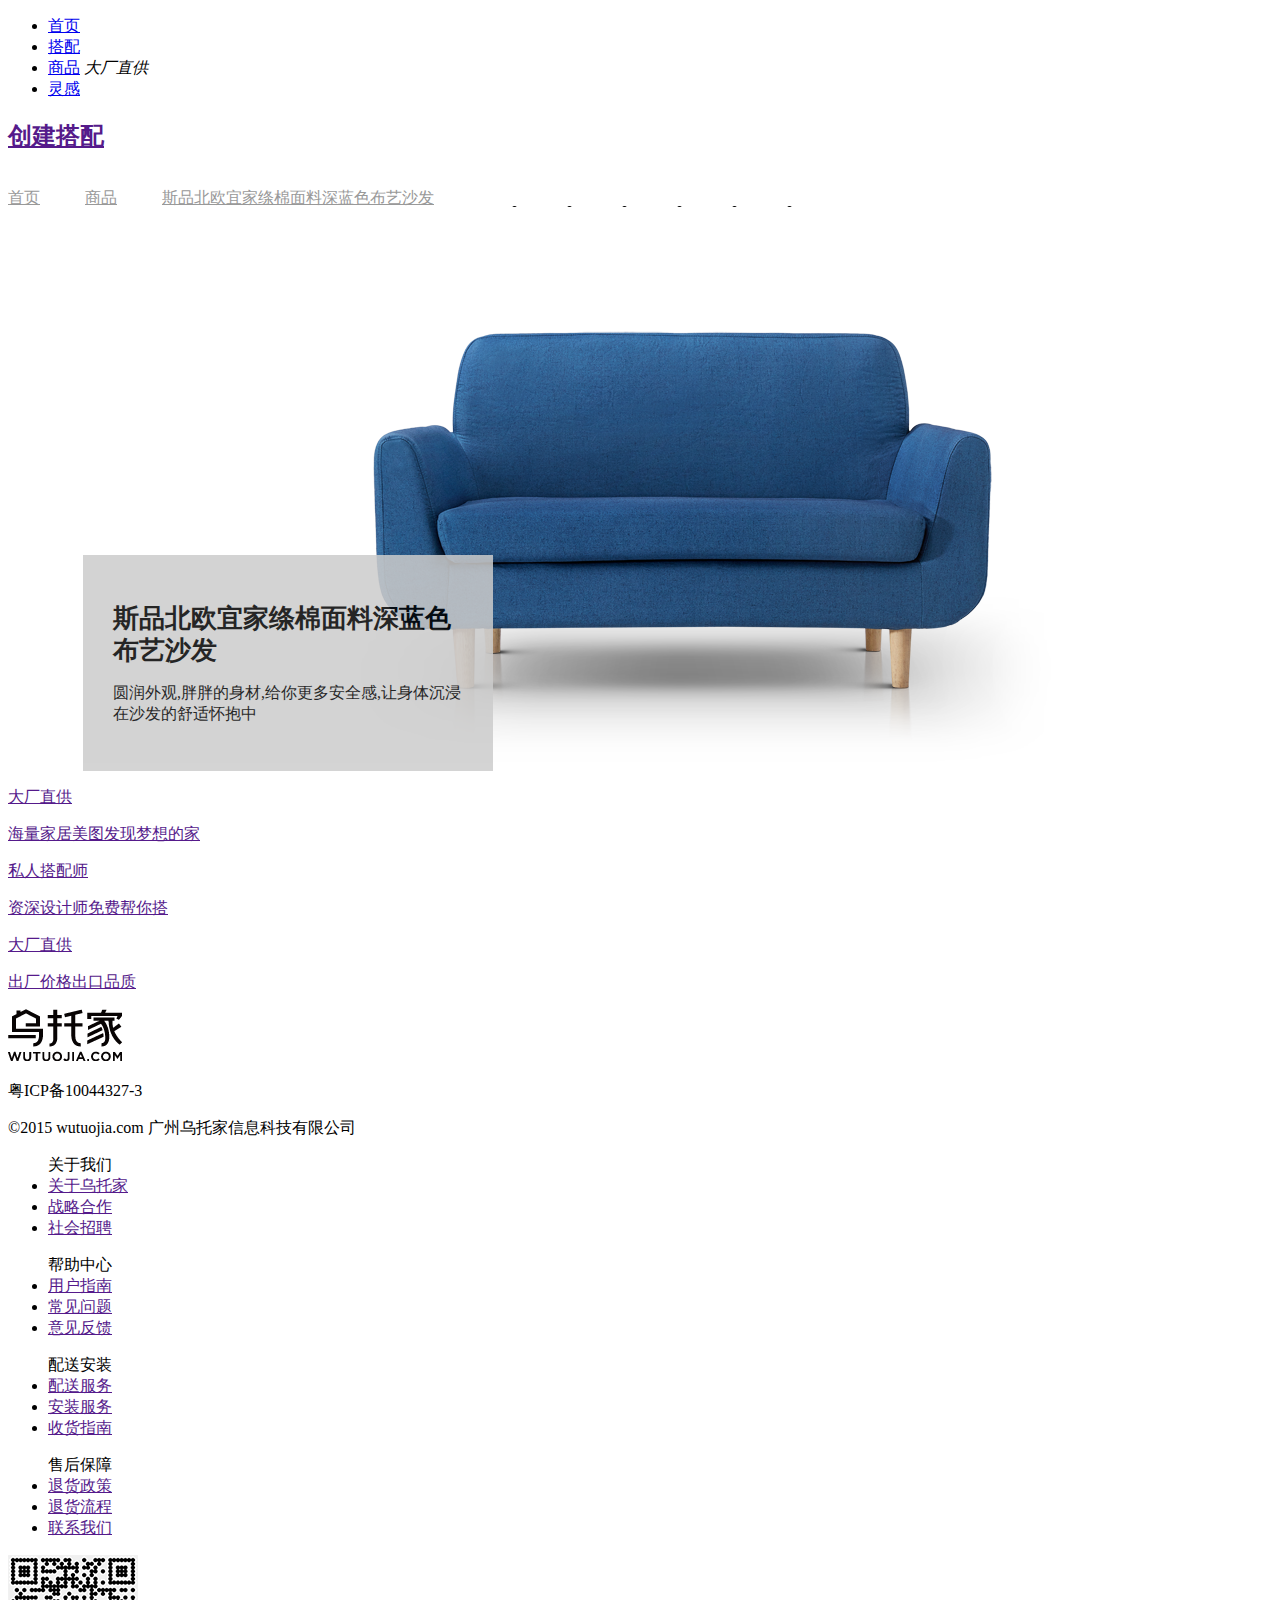
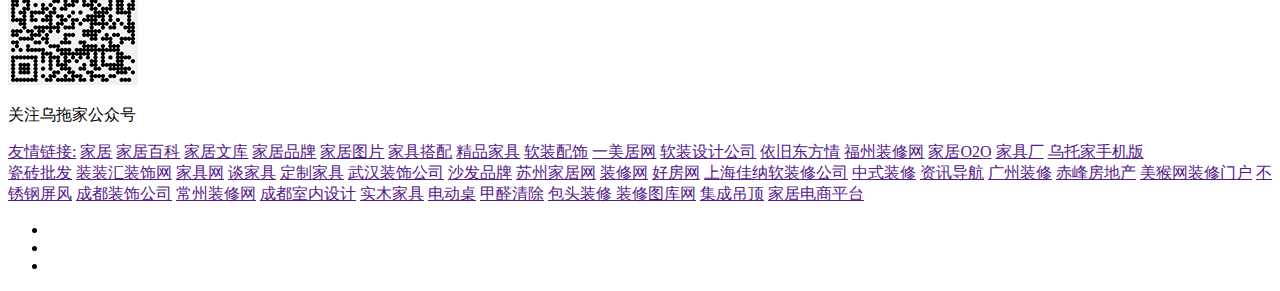
==== item.html @ 0726b81c "recover" ====
<!DOCTYPE html>
<html lang="en">

<head>
    <meta charset="UTF-8">
    <meta name="viewport" content="width=device-width, initial-scale=1.0">
    <meta http-equiv="X-UA-Compatible" content="ie=edge">
    <title>Document</title>
    <link rel="stylesheet" href="style/public.css">
    <link rel="stylesheet" href="style/item.css">
</head>

<body>
    <!-- header start -->
    <div class="header">
        <div class="header_l">
            <div class="menu">
                <a href="index.html"></a>
            </div>
            <ul>
                <li>
                    <a href="index.html">首页</a>
                </li>
                <li>
                    <a href="#">搭配</a>
                </li>
                <li>
                    <a href="#">商品</a>
                    <i>大厂直供</i>
                </li>
                <li>
                    <a href="#">灵感</a>
                </li>
            </ul>
            <div class="search">
                <a href="#"></a>
            </div>
        </div>
        <div class="header_r">
            <a href="" class="create">
                <i></i>
                <h2>创建搭配</h2>
            </a>
            <span>
                <a href="">
                    <i></i>
                </a>
                <a href="">
                    <b></b>
                </a>
            </span>
        </div>
    </div>
    <!-- header over -->

    <!-- nav start -->
    <div class="nav layout">
        <div class="nav_l">
            <a href="index.html">首页</a>
            <i></i>
            <a href="index.html">商品</a>
            <i></i>
            <a href="index.html">斯品北欧宜家绦棉面料深蓝色布艺沙发</a>
        </div>
        <ul class="nav_c">
            <li>
                <img src="img/items/094618_581880.png" alt="">

            </li>
            <li>
                <img src="img/items/094619_346559.png" alt="">
            </li>
            <li>
                <img src="img/items/094339_385822.png" alt="">
            </li>
            <li>
                <img src="img/items/095224_364825.png" alt="">
            </li>
            <li>
                <img src="img/items/095224_869380.png" alt="">
            </li>
            <li>
                <img src="img/items/094338_342633.png" alt="">
            </li>
        </ul>
    </div>
    <!-- nav over -->

    <div class="banner">
        <a class="prev"></a>
        <a class="next"></a>
        <ul class="item_ul">
            <li>
                <div class="item_ul_pic">
                    <img src="img/items/094618_581880lg.png" alt="">
                    <div>
                        <h1>斯品北欧宜家绦棉面料深蓝色布艺沙发</h1>
                        <p>圆润外观,胖胖的身材,给你更多安全感,让身体沉浸在沙发的舒适怀抱中</p>
                    </div>
                </div>
            </li>
            <li>
                <div class="item_ul_pic">
                    <img src="img/items/094619_346559lg.png" alt="">
                    <div>
                        <h1>斯品北欧宜家绦棉面料深蓝色布艺沙发</h1>
                        <p>圆润外观,胖胖的身材,给你更多安全感,让身体沉浸在沙发的舒适怀抱中</p>
                    </div>
                </div>
            </li>
            <li>
                <div class="item_ul_pic">
                    <img src="img/items/094339_385822lg.png" alt="">
                    <div>
                        <h1>斯品北欧宜家绦棉面料深蓝色布艺沙发</h1>
                        <p>圆润外观,胖胖的身材,给你更多安全感,让身体沉浸在沙发的舒适怀抱中</p>
                    </div>
                </div>
            </li>
            <li>
                <div class="item_ul_pic">
                    <img src="img/items/095224_364825lg.png" alt="">
                    <div>
                        <h1>斯品北欧宜家绦棉面料深蓝色布艺沙发</h1>
                        <p>圆润外观,胖胖的身材,给你更多安全感,让身体沉浸在沙发的舒适怀抱中</p>
                    </div>
                </div>
            </li>
            <li>
                <div class="item_ul_pic">
                    <img src="img/items/095224_869380lg.png" alt="">
                    <div>
                        <h1>斯品北欧宜家绦棉面料深蓝色布艺沙发</h1>
                        <p>圆润外观,胖胖的身材,给你更多安全感,让身体沉浸在沙发的舒适怀抱中</p>
                    </div>
                </div>
            </li>
            <li>
                <div class="item_ul_pic">
                    <img src="img/items/094338_342633lg.png" alt="">
                    <div>
                        <h1>斯品北欧宜家绦棉面料深蓝色布艺沙发</h1>
                        <p>圆润外观,胖胖的身材,给你更多安全感,让身体沉浸在沙发的舒适怀抱中</p>
                    </div>
                </div>
            </li>
            
        </ul>
    </div>






    <!-- footer start -->
    <div class="footer">
        <div class="footer_t layout">
            <a href="">
                <i></i>
                <div class="footer_t_aright">
                    <span>大厂直供</span>
                    <p>海量家居美图发现梦想的家</p>
                </div>
            </a>
            <a href="">
                <i></i>
                <div class="footer_t_aright">
                    <span>私人搭配师</span>
                    <p>资深设计师免费帮你搭</p>
                </div>
            </a>
            <a href="">
                <i></i>
                <div class="footer_t_aright">
                    <span>大厂直供</span>
                    <p>出厂价格出口品质</p>
                </div>
            </a>
        </div>
        <div class="footer_c layout">
            <div class="footer_c_l">
                <img src="img/wtj-logo.png" alt="">
                <p>粤ICP备10044327-3</p>
                <span>©2015 wutuojia.com 广州乌托家信息科技有限公司</span>
            </div>
            <div class="footer_c_c">
                <ul>
                    <span>关于我们</span>
                    <li>
                        <a href="">关于乌托家</a>
                    </li>
                    <li>
                        <a href="">战略合作</a>
                    </li>
                    <li>
                        <a href="">社会招聘</a>
                    </li>
                </ul>
                <ul>
                    <span>帮助中心</span>
                    <li>
                        <a href="">用户指南</a>
                    </li>
                    <li>
                        <a href="">常见问题</a>
                    </li>
                    <li>
                        <a href="">意见反馈</a>
                    </li>
                </ul>
                <ul>
                    <span>配送安装</span>
                    <li>
                        <a href="">配送服务</a>
                    </li>
                    <li>
                        <a href="">安装服务</a>
                    </li>
                    <li>
                        <a href="">收货指南</a>
                    </li>
                </ul>
                <ul>
                    <span>售后保障</span>
                    <li>
                        <a href="">退货政策</a>
                    </li>
                    <li>
                        <a href="">退货流程</a>
                    </li>
                    <li>
                        <a href="">联系我们</a>
                    </li>
                </ul>
            </div>
            <div class="footer_c_r">
                <img src="img/qrcode.png" alt="">
                <p>关注乌拖家公众号</p>
            </div>
        </div>
        <div class="links layout">
            <div class="links_l">
                <a href="">友情链接:</a>
                <a href="">家居</a>
                <a href="">家居百科</a>
                <a href="">家居文库</a>
                <a href="">家居品牌</a>
                <a href="">家居图片</a>
                <a href="">家具搭配</a>
                <a href="">精品家具</a>
                <a href="">软装配饰</a>
                <a href="">一美居网</a>
                <a href="">软装设计公司</a>
                <a href="">依旧东方情</a>
                <a href="">福州装修网</a>
                <a href="">家居O2O</a>
                <a href="">家具厂</a>
                <a href="">乌托家手机版</a>
                <div class="links_m">
                    <a href="">瓷砖批发</a>
                    <a href="">装装汇装饰网</a>
                    <a href="">家具网</a>
                    <a href="">谈家具</a>
                    <a href="">定制家具</a>
                    <a href="">武汉装饰公司</a>
                    <a href="">沙发品牌</a>
                    <a href="">苏州家居网</a>
                    <a href="">装修网</a>
                    <a href="">好房网</a>
                    <a href="">上海佳纳软装修公司</a>
                    <a href="">中式装修</a>
                    <a href="">资讯导航</a>
                    <a href="">广州装修</a>
                    <a href="">赤峰房地产</a>
                    <a href="">美猴网装修门户</a>
                    <a href="">不锈钢屏风</a>
                    <a href="">成都装饰公司</a>
                    <a href="">常州装修网</a>
                    <a href="">成都室内设计</a>
                    <a href="">实木家具</a>
                    <a href="">电动桌</a>
                    <a href="">甲醛清除</a>
                    <a href="">包头装修 </a>
                    <a href="">装修图库网</a>
                    <a href="">集成吊顶</a>
                    <a href="">家居电商平台</a>
                </div>
            </div>
            <div class="links_moreIcon"></div>
        </div>
    </div>
    <!-- footer over -->

    <!-- ingmenu start -->
    <ul class="ingmenu">
        <li>
            <a href="" class="imgmenu_ico1"></a>
        </li>
        <li>
            <a href="" class="imgmenu_ico2"></a>
        </li>
        <li>
            <a class="imgmenu_ico3"></a>
        </li>
    </ul>
    <!-- ingmunu over -->
</body>
<script src="libs/jquery.js"></script>
<script src="libs/lazyload.min.js"></script>
<script src="js/public.js"></script>
<script src="js/item.js"></script>

</html>
---- style/item.css ----
.nav {
  overflow: hidden;
  position: relative;
}

.nav .nav_l {
  float: left;
}

.nav .nav_l a {
  display: inline-block;
  height: 12px;
  line-height: 12px;
  margin-top: 20px;
  margin-right: 15px;
  color: #999;
}

.nav .nav_l i {
  display: inline-block;
  width: 7px;
  height: 12px;
  background: url(../img/productdetailsicon.png) no-repeat 0 0;
  margin-right: 15px;
}

.nav .nav_c {
  position: absolute;
  left: 480px;
}

.nav .nav_c li {
  width: 40px;
  height: 40px;
  margin-right: 15px;
  float: left;
  line-height: 40px;
}

.nav .nav_c li img {
  width: 40px;
  opacity: .7;
  cursor: pointer;
}

.item_ul {
  width: 1349px;
  height: 548px;
  overflow: hidden;
  position: relative;
}

.item_ul li {
  width: 1349px;
  height: 548px;
  position: absolute;
  left: 1349px;
}

.item_ul li .item_ul_pic {
  position: relative;
  width: 1349px;
  height: 548px;
}

.item_ul li .item_ul_pic img {
  position: absolute;
  left: 0;
  top: 0;
  right: 0;
  bottom: 0;
  margin: auto;
  max-width: 100%;
}

.item_ul li .item_ul_pic div {
  position: absolute;
  left: 75px;
  bottom: 0;
  width: 350px;
  background-color: #ccc;
  opacity: .85;
  padding: 30px;
}

.item_ul li .item_ul_pic div h1 {
  font-size: 26px;
  line-height: 32px;
  margin-bottom: 10px;
}

.item_ul li:nth-child(1) {
  left: 0;
}
/*# sourceMappingURL=item.css.map */
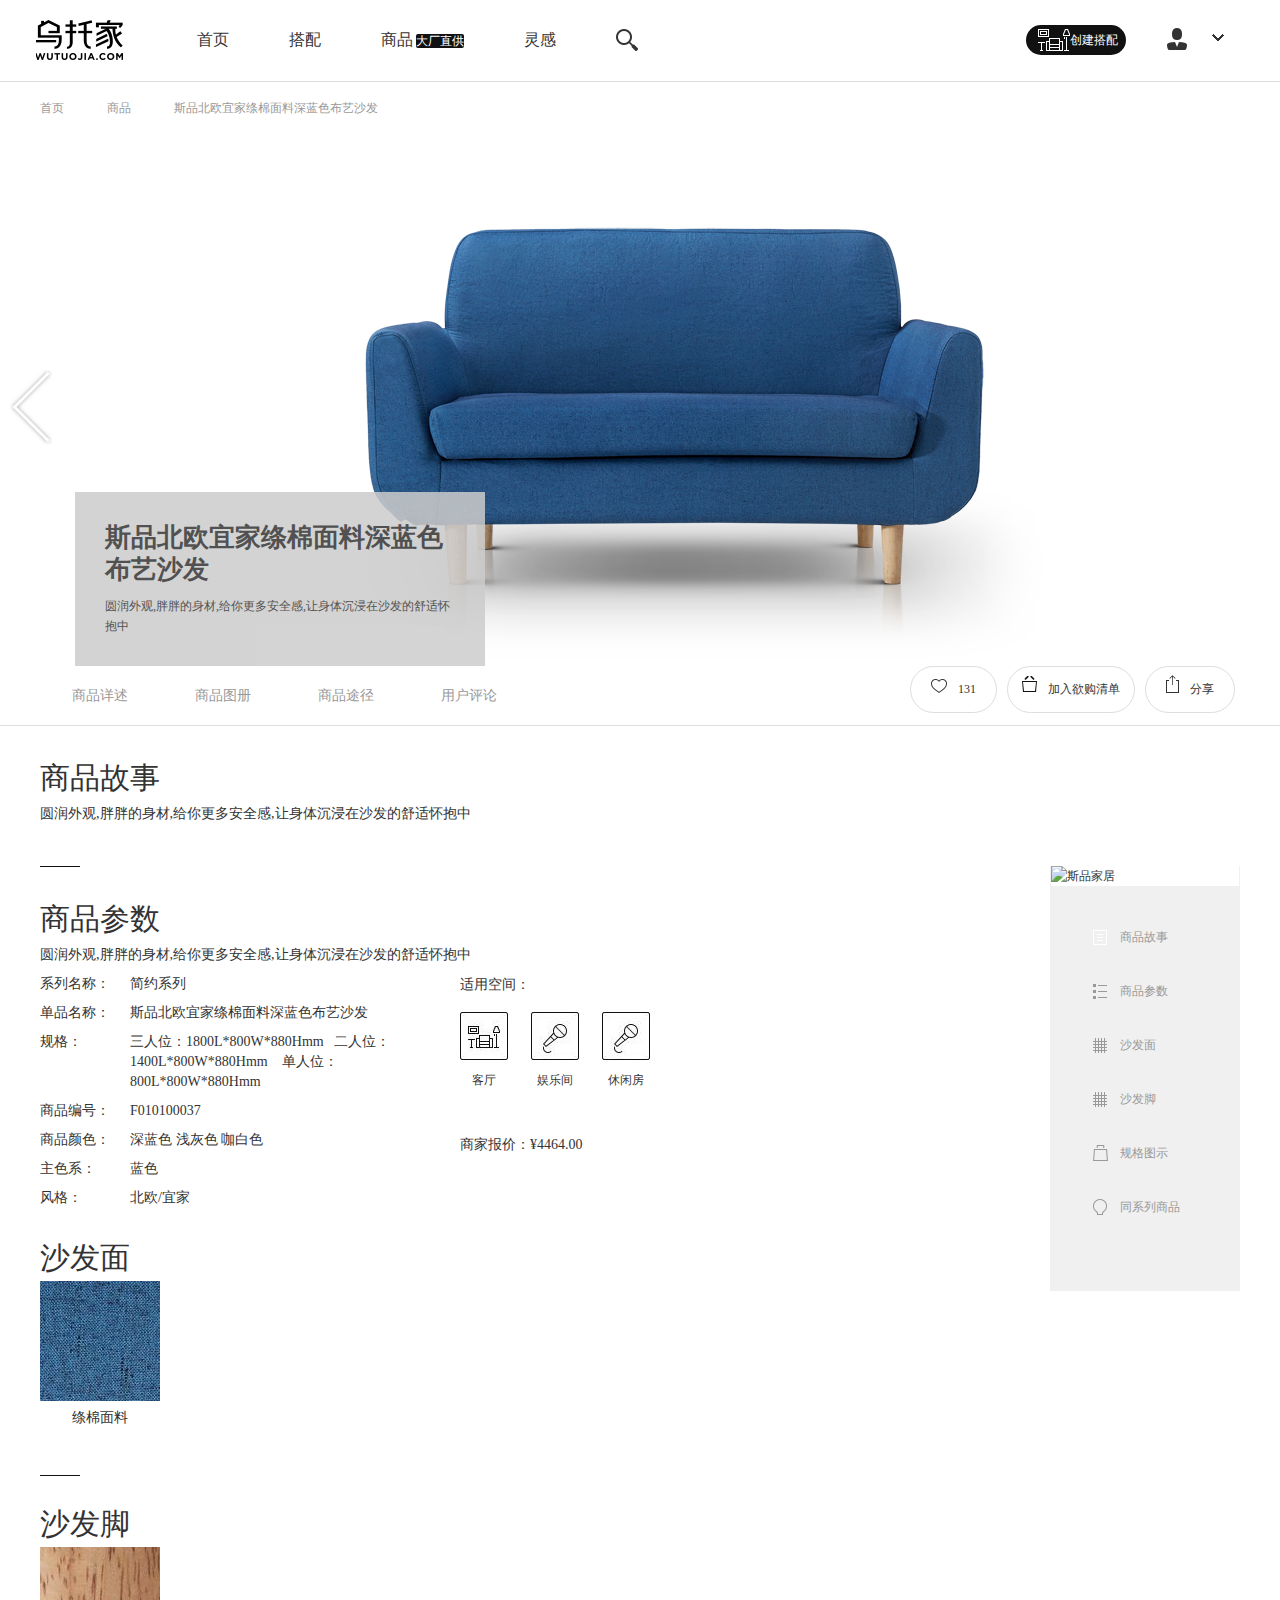
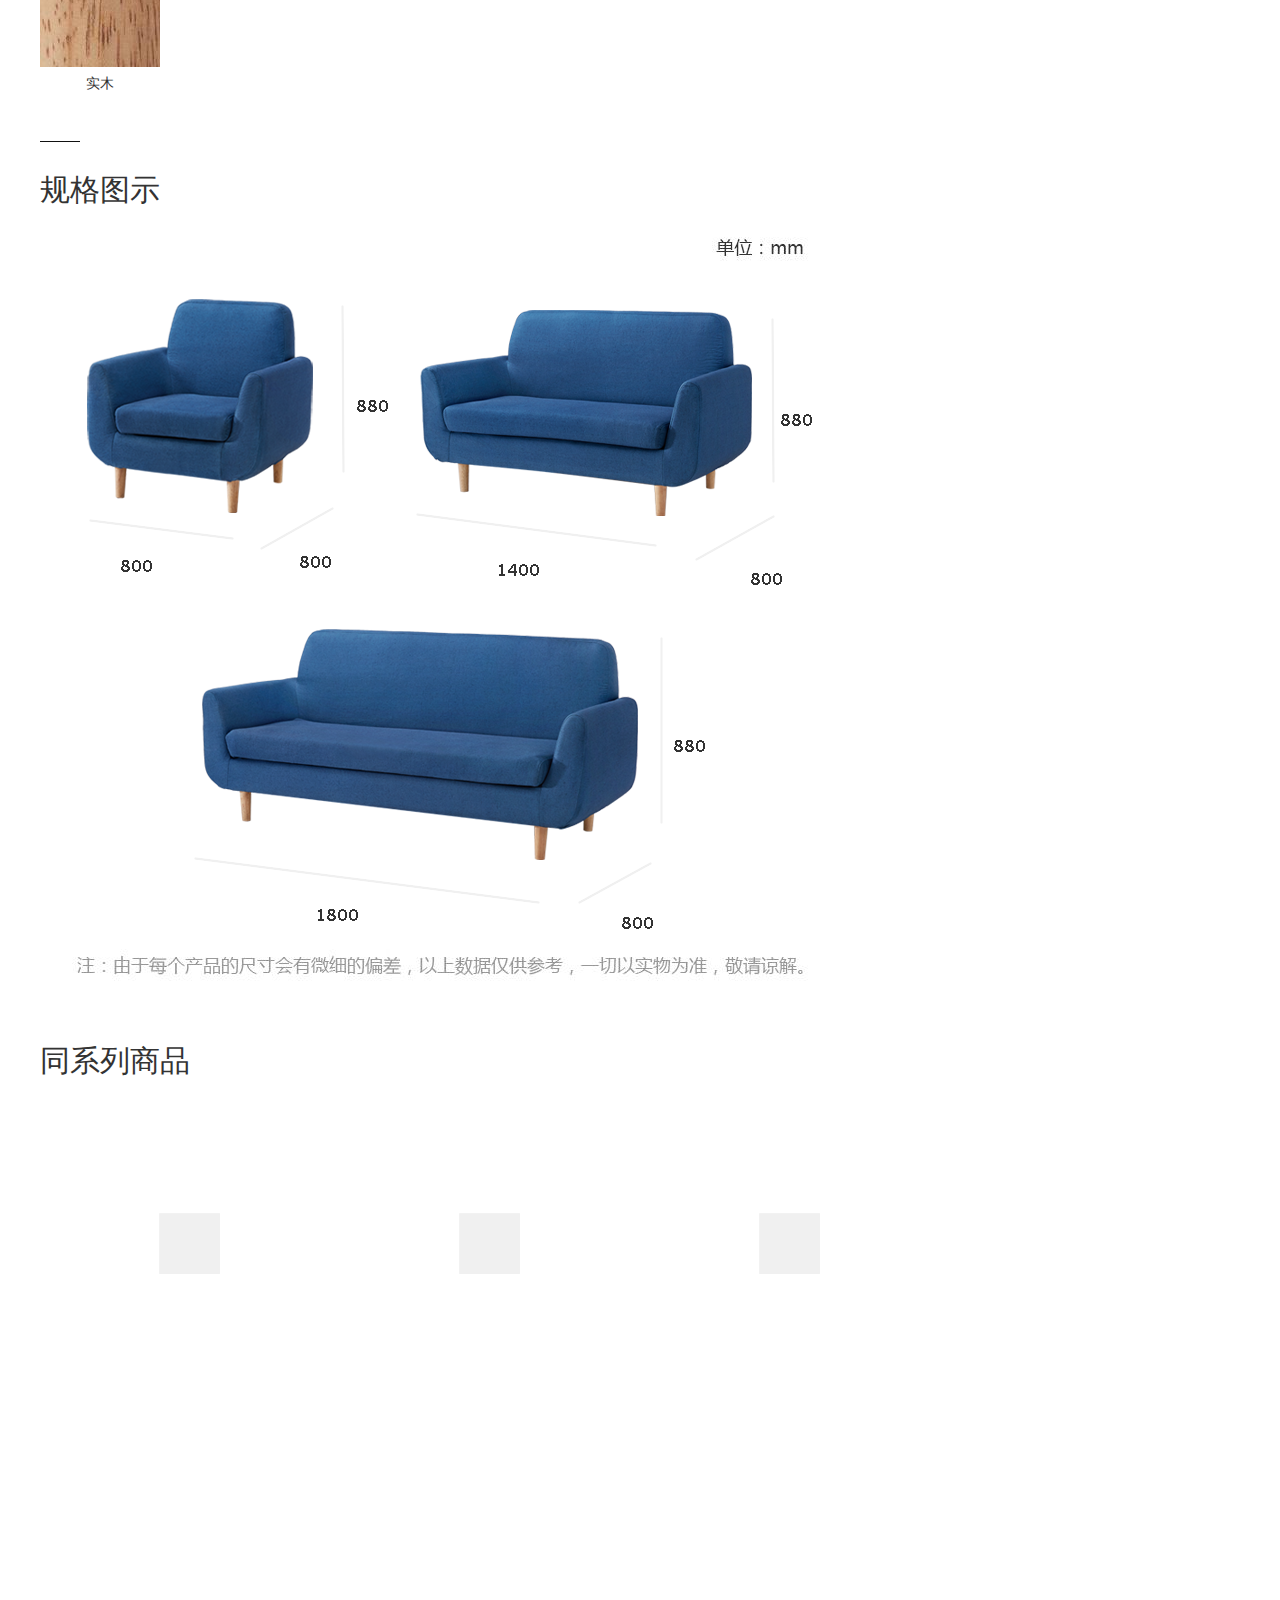
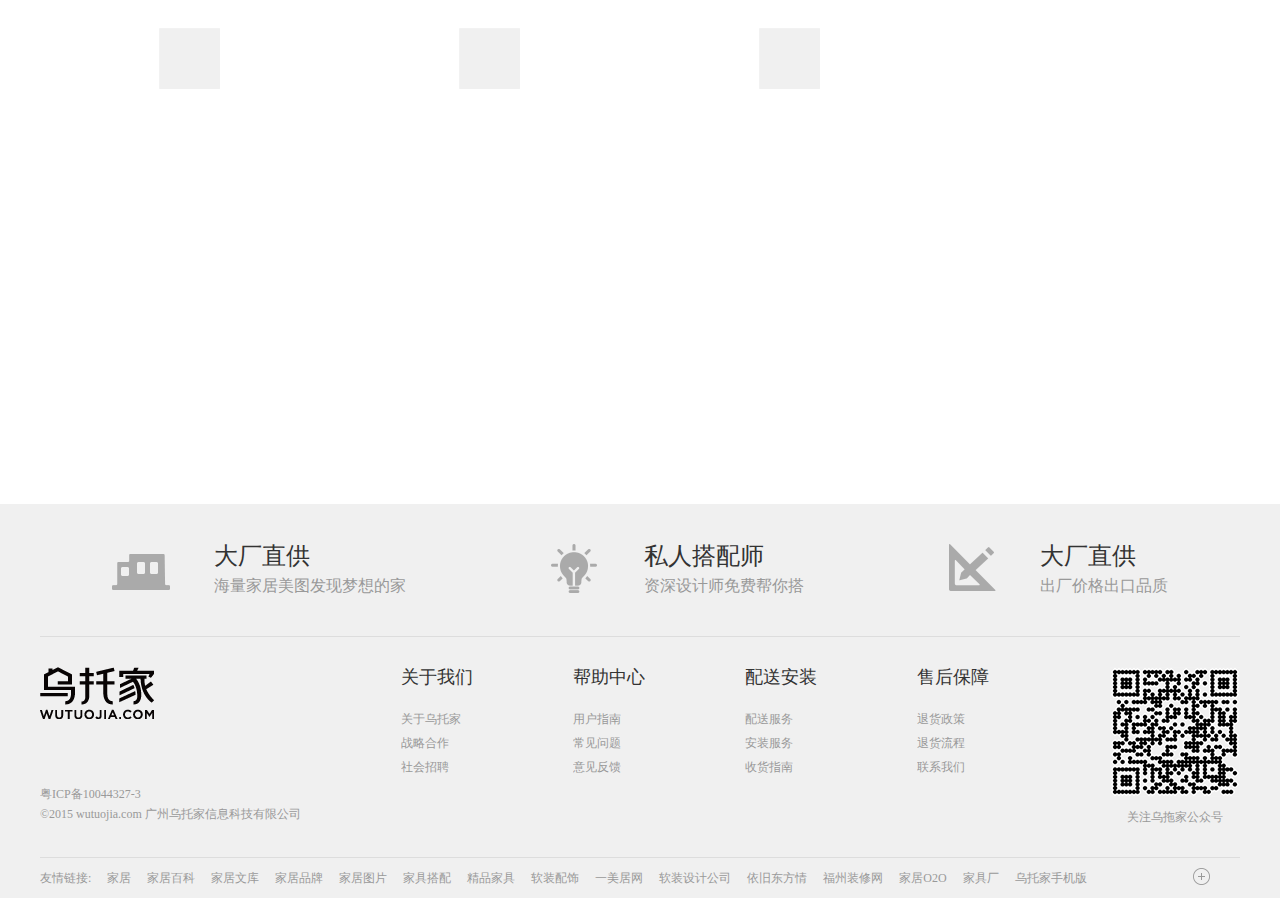
==== commit 3e3e4acc: "item instruct" ====
--- a/item.html
+++ b/item.html
@@ -6,6 +6,7 @@
     <meta name="viewport" content="width=device-width, initial-scale=1.0">
     <meta http-equiv="X-UA-Compatible" content="ie=edge">
     <title>Document</title>
+    <link rel="stylesheet" href="libs/swiper-4.3.3.min.css">
     <link rel="stylesheet" href="style/public.css">
     <link rel="stylesheet" href="style/item.css">
 </head>
@@ -86,11 +87,12 @@
     </div>
     <!-- nav over -->
 
-    <div class="banner">
-        <a class="prev"></a>
-        <a class="next"></a>
-        <ul class="item_ul">
-            <li>
+    <!-- banner start -->
+    <div class="banner swiper-container">
+        <a class="prev swiper-button-prev"></a>
+        <a class="next swiper-button-next"></a>
+        <ul class="item_ul swiper-wrapper">
+            <li class="swiper-slide">
                 <div class="item_ul_pic">
                     <img src="img/items/094618_581880lg.png" alt="">
                     <div>
@@ -99,7 +101,7 @@
                     </div>
                 </div>
             </li>
-            <li>
+            <li class="swiper-slide">
                 <div class="item_ul_pic">
                     <img src="img/items/094619_346559lg.png" alt="">
                     <div>
@@ -108,7 +110,7 @@
                     </div>
                 </div>
             </li>
-            <li>
+            <li class="swiper-slide">
                 <div class="item_ul_pic">
                     <img src="img/items/094339_385822lg.png" alt="">
                     <div>
@@ -117,7 +119,7 @@
                     </div>
                 </div>
             </li>
-            <li>
+            <li class="swiper-slide">
                 <div class="item_ul_pic">
                     <img src="img/items/095224_364825lg.png" alt="">
                     <div>
@@ -126,7 +128,7 @@
                     </div>
                 </div>
             </li>
-            <li>
+            <li class="swiper-slide">
                 <div class="item_ul_pic">
                     <img src="img/items/095224_869380lg.png" alt="">
                     <div>
@@ -135,7 +137,7 @@
                     </div>
                 </div>
             </li>
-            <li>
+            <li class="swiper-slide">
                 <div class="item_ul_pic">
                     <img src="img/items/094338_342633lg.png" alt="">
                     <div>
@@ -144,10 +146,173 @@
                     </div>
                 </div>
             </li>
-            
         </ul>
     </div>
-
+    <!-- banner over -->
+
+    <!-- product_menu start  -->
+    <div class="product_menu">
+        <div class="layout">
+            <div class="product_menu_l">
+                <a>商品详述</a>
+                <a>商品图册</a>
+                <a>商品途径</a>
+                <a>用户评论</a>
+            </div>
+            <div class="product_menu_r">
+                <a class="mylike">
+                    <i></i>
+                    <span>131</span>
+                </a>
+                <a href="" class="add_collect">
+                    <i></i>
+                    <span>加入欲购清单</span>
+                </a>
+                <div class="share_div">
+                    <a href="">
+                        <i></i>
+                        <span>分享</span>
+                    </a>
+                </div>
+            </div>
+        </div>
+    </div>
+    <!-- product_menu over -->
+
+    <div class="product_main layout">
+        <div class="product-details-l">
+            <div class="content_row">
+                <h3 id="#productanchor1">商品故事</h3>
+                <p>圆润外观,胖胖的身材,给你更多安全感,让身体沉浸在沙发的舒适怀抱中</p>
+                <div class="link_product"></div>
+            </div>
+            <div class="content_row">
+                <h3>商品参数</h3>
+                <p>圆润外观,胖胖的身材,给你更多安全感,让身体沉浸在沙发的舒适怀抱中</p>
+                <div class="parameter_div">
+                    <dl>
+                        <dt>系列名称：</dt>
+                        <dd>简约系列</dd>
+                        <dt>单品名称：</dt>
+                        <dd>斯品北欧宜家绦棉面料深蓝色布艺沙发</dd>
+                        <dt>规格：</dt>
+                        <dd>
+                            三人位：1800L*800W*880Hmm&nbsp;&nbsp; 二人位：1400L*800W*880Hmm &nbsp;&nbsp; 单人位：800L*800W*880Hmm &nbsp;&nbsp;
+                        </dd>
+                        <dt>商品编号：</dt>
+                        <dd>F010100037</dd>
+                        <dt>商品颜色：</dt>
+                        <dd>深蓝色 浅灰色 咖白色</dd>
+                        <dt>主色系：</dt>
+                        <dd>
+                            蓝色&nbsp;&nbsp;
+                        </dd>
+                        <dt>风格：</dt>
+                        <dd>
+                            北欧/宜家&nbsp;&nbsp;
+                        </dd>
+                    </dl>
+                </div>
+                <div class="space_div">
+                    <h4>适用空间：</h4>
+                    <div class=" clearfix">
+                        <span>
+                            <img alt="" src="img/items/191636_438160.jpg">
+                            <h5>客厅</h5>
+                        </span>
+                        <span>
+                            <img alt="" src="img/items/192307_997632.jpg">
+                            <h5>娱乐间</h5>
+                        </span>
+                        <span>
+                            <img alt="" src="img/items/145355_19151.jpg">
+                            <h5>休闲房</h5>
+                        </span>
+                    </div>
+                    <div class="price">商家报价：¥4464.00</div>
+                </div>
+            </div>
+            <div class="product-content-row">
+                <h3>沙发面</h3>
+                <ul class="material-ul">
+                    <li>
+                        <img src="img/items/094047_593539.jpg">
+                        <span>绦棉面料</span>
+                    </li>
+                </ul>
+                <div class="link_product"></div>
+            </div>
+            <div class="product-content-row">
+                <h3>沙发脚</h3>
+                <ul class="material-ul">
+                    <li>
+                        <img src="img/items/094234_817651.jpg">
+                        <span>实木</span>
+                    </li>
+                </ul>
+                <div class="link_product"></div>
+            </div>
+            <div class="product-content-row">
+                <h3>规格图示</h3>
+                <div class="graphic-img">
+                    <img src="img/items/20160721101952_443648.png"> </div>
+                <div class="link-product"></div>
+            </div>
+            <div class="product-content-row">
+                <h3>同系列商品</h3>
+                <ul class="rec-commodity-ul">
+
+                </ul>
+            </div>
+        </div>
+        <div class="product-details-r">
+            <div class="product-details-logo">
+                <a href="#" target="_blank">
+                    <img src="http://img2.wutuojia.com/pic/small/shop/brand/20160720/174732_182906.jpg" alt="斯品家居">
+                </a>
+            </div>
+            <div class="product-details-r-menu">
+                <ul>
+                    <li>
+                        <a href="#productanchor1" class="story-ico">
+                            <span>
+                                <i></i>
+                            </span>商品故事</a>
+                    </li>
+                    <li>
+                        <a href="#productanchor2" class="parameter-ico">
+                            <span>
+                                <i></i>
+                            </span>商品参数</a>
+                    </li>
+                    <li>
+                        <a href="#productanchor4_1" class="outline-ico">
+                            <span>
+                                <i></i>
+                            </span>沙发面</a>
+                    </li>
+                    <li>
+                        <a href="#productanchor4_2" class="outline-ico">
+                            <span>
+                                <i></i>
+                            </span>沙发脚</a>
+                    </li>
+                    <li>
+                        <a href="#productanchor6_1" class="specifications-ico">
+                            <span>
+                                <i></i>
+                            </span>规格图示</a>
+                    </li>
+                    <li>
+                        <a href="#productanchor7" class="series-ico">
+                            <span>
+                                <i></i>
+                            </span>同系列商品</a>
+                    </li>
+                </ul>
+            </div>
+        </div>
+    </div>
 
 
 
@@ -307,6 +472,7 @@
     <!-- ingmunu over -->
 </body>
 <script src="libs/jquery.js"></script>
+<script src="libs/swiper-4.3.3.min.js"></script>
 <script src="libs/lazyload.min.js"></script>
 <script src="js/public.js"></script>
 <script src="js/item.js"></script>
--- a/style/public.css
+++ b/style/public.css
@@ -0,0 +1,135 @@
+@charset "utf-8";
+
+html, body, ul, li, ol, dl, dd, dt, p, h1, h2, h3, h4, h5, h6, form, fieldset, legend, img { margin:0; padding:0; }
+fieldset, img { border:none;}
+html,body{height: 100%;}
+img{display: block;}
+address, caption, cite, code, dfn, th, var { font-style:normal; font-weight:normal; }
+ul, ol { list-style:none; } 
+body { color:#333; font:12px/20px "微软雅黑"; background:#fff;overflow-y:scroll; overflow-x:hidden;}
+a { color:#333; text-decoration:none; }
+
+.layout {width: 1200px;margin: 0 auto}
+
+/* header */
+.header{height: 81px;border-bottom: 1px solid #ddd;}
+.header_l {margin-top: 20px;float: left;overflow: hidden;}
+.header_l .menu {float: left; width: 88px;height: 40px;background: url(../img/logo.png) no-repeat;margin: 0 73px 0 36px}
+.header_l ul {float: left;}
+.header_l ul li {float: left; margin-right: 60px;line-height: 40px;}
+.header_l ul li a {font-size: 16px}
+.header_l ul li a:hover {color: #666;}
+.header_l ul li i {background: #111;font-style: normal;color: #fff;border-radius: 2px;}
+.header_l .search {float: left; width: 22px;height: 22px;background: url(../img/wtjicon.png) no-repeat 0 0 ;margin-top: 9px;cursor: pointer;}
+.header_l .search:hover {background: url(../img/wtjicon.png) no-repeat -25px 0}
+
+.header_r {float: right;margin-right: 20px;display: flex;align-items: center}
+.header_r a.create {display: flex; width: 100px;height: 30px;background: #111;border-radius: 15px;align-items: center;line-height: 81px;}
+.header_r a.create i {width: 32px;height: 22px; background: url(../img/mybuild_btn.png) no-repeat;margin-left: 12px;}
+.header_r a.create h2 {font-size: 12px;font-weight: normal;color: #fff;}
+.header_r span {display: flex;align-items: center;width: 94px;height: 80px;padding-left: 40px;}
+.header_r span a{float: left;}
+.header_r span a i {display: block; width: 25px;height: 25px; background:url(../img/wtjicon.png) no-repeat -52px 0}
+.header_r span a b {display: block; width: 14px;height: 14px;background:url(../img/wtjicon.png) no-repeat -52px -25px;margin-left: 20px}
+
+/* footer */
+.footer {background: #f0f0f0;color: #999;margin-top: 80px;}
+.footer_t {display: flex;justify-content: space-around;padding: 40px 0;border-bottom: 1px solid #ddd;}
+.footer_t a {overflow: hidden;}
+.footer_t a i {float: left;background: url(../img/b_ic.png) no-repeat;}
+.footer_t a .footer_t_aright{float: left;margin-left: 44px;}
+.footer_t a span {color: #333;font-size: 24px;line-height: 24px;}
+.footer_t a p {color: #999;font-size: 16px ;margin-top: 6px;}
+.footer_t a:nth-child(1) i{width: 58px; height: 36px;margin-top: 10px;}
+.footer_t a:nth-child(2) i{width: 49px; height: 49px;background-position: -66px 0;}
+.footer_t a:nth-child(3) i{width: 47px; height: 47px;background-position: -123px 0;}
+
+.footer_c {padding: 30px 0;border-bottom: 1px solid #ddd;overflow: hidden;}
+.footer_c_l  {float: left;}
+.footer_c_l img {width: 114px;}
+.footer_c_l p {margin-top: 65px;font-size: 12px;}
+.footer_c_l span {font-size: 12px;}
+.footer_c_c {float: left;overflow: hidden;margin-left: 100px;}
+.footer_c_c ul {float: left;overflow: hidden;margin-right: 100px;}
+.footer_c_c ul span {display: block; font-size: 18px;color: #333;margin-bottom: 20px;}
+.footer_c_c ul li {height: 24px;line-height: 24px;}
+.footer_c_c ul li a {color: #999;font-size: 12px;}
+.footer_c_c ul li a:hover {color: #333}
+.footer_c_r {float: right;}
+.footer_c_r p {font-size: 12px;color: #999;margin-top: 10px;text-align: center;}
+
+.links {padding: 10px 0;overflow: hidden;}
+.links_l {float: left;width: 1150px;}
+.links_l a {display: inline-block;color: #999;margin-right: 13px;font-size: 12px;}
+.links_l a:hover {color: #333;}
+.links_l .links_m {display: none;}
+.links_moreIcon {background: url(../img/commodityicon.png) no-repeat -45px 0;width: 17px;height: 17px;float: right;margin-right: 30px;cursor: pointer;}
+
+/* ingmenu */
+.ingmenu {position: fixed;right: 30px;bottom: 100px;width: 24px;z-index: 999;display: none;}
+.ingmenu li {position: relative;margin-bottom: 30px;cursor: pointer;}
+.ingmenu li a {display: block;background-image: url(../img/wtjicon.png);}
+.ingmenu li a:hover {opacity:.6;}
+.imgmenu_ico1 { background-position: -280px -345px;height: 34px;width: 27px;}
+.imgmenu_ico2 { background-position: -65px -360px;height: 24px;width: 22px;}
+.imgmenu_ico3 { background-position: -280px -413px;height: 26px;width: 28px;}
+
+/* login */
+.cover {overflow: hidden;}
+
+.login {position: absolute;left: 0;top: 0;right: 0;bottom: 0;margin: auto;display: none;z-index: 999;height: 100%;}
+.login-back {position: absolute;z-index: -1;opacity: 0.8;background: #fff;height: 100%;width: 100%;}
+.login .close {display: block;width: 35px;height: 35px;background: url(../img/commodityicon.png) no-repeat -40px -149px;position: absolute; right: 20px;top: 20px;z-index: 999;}
+
+.login .login-main {margin:auto;margin-top: 50px;width: 420px;height: 468px;padding: 40px;z-index: 999;}
+.login-main h3{color: #333;font-size: 20px;height: 38px;display: block;text-align: center;}
+.login-main p {line-height: 22px;font-size: 12px;}
+
+.other-login {display: flex;justify-content: space-between;padding: 23px 0 2px;}
+.other-login a {color: #fff;height: 46px;line-height: 46px;font-size: 14px;text-indent: 25px; border-radius: 4px;text-align: center;position: relative;}
+.other-login a:hover {opacity: .8;}
+.other-login a i{position: absolute;display: inline-block;background-image: url(../img/wtjicon.png);left: 10px;top: 10px;opacity: 0.8;}
+.other-login a:nth-child(1) {width: 130px;background: #e74c3a;}
+.other-login a:nth-child(1) i {width: 29px;height: 23px;background-position: -94px 0;}
+.other-login a:nth-child(2) {width: 130px;background: #1dadea;}
+.other-login a:nth-child(2) i {width: 25px;height: 25px;background-position: -126px 0;}
+.other-login a:nth-child(3) {width: 130px;background: #00c400;}
+.other-login a:nth-child(3) i {width: 28px;height: 23px;background-position: -154px 0;}
+
+.login-body li {color: #333;margin-top: 5px;}
+.login-body li:nth-child(1) {padding: 25px 0 20px;}
+.login-body li:nth-child(2) input{width: 418px;height: 46px;line-height: 46px;text-indent: 15px;font-size: 14px;border: 1px solid #999;}
+.login-body li:nth-child(3) {margin: 15px 0 20px;}
+.login-body li:nth-child(3) input {width: 418px;height: 46px;line-height: 46px;text-indent: 15px;font-size: 14px;border: 1px solid #999;}
+.login-body li:nth-child(4) {margin-top: 5px;}
+.login-body li:nth-child(4) a {float: right;}
+.login-body li:nth-child(5) {margin-top: 15px;}
+.login-body li:nth-child(5) a {display: block; height: 46px;line-height: 46px;font-size: 14px;font-weight: bold;border-radius: 4px;background: #111;color: #fff;text-align: center;}
+.login-body li:nth-child(6) {text-align: center;height: 40px;line-height: 40px;}
+.login-body li:nth-child(6) i {color: #999}
+
+
+.login .register {margin:auto;margin-top: 50px;width: 420px;height: 468px;padding: 40px;display: none;}
+.register h3{color: #333;font-size: 20px;height: 38px;display: block;text-align: center;}
+.register p {line-height: 22px;font-size: 12px;}
+
+.register li {color: #333;margin-top: 5px;}
+.register li:nth-child(1) {padding: 25px 0 20px;}
+.register li:nth-child(2) input{width: 418px;height: 46px;line-height: 46px;text-indent: 15px;font-size: 14px;border: 1px solid #999;}
+.register li:nth-child(3) {margin: 15px 0 20px;}
+.register li:nth-child(3) input {width: 418px;height: 46px;line-height: 46px;text-indent: 15px;font-size: 14px;border: 1px solid #999;}
+
+.register li:nth-child(4) {margin-top: 15px;}
+.register li:nth-child(4) a {display: block; height: 46px;line-height: 46px;font-size: 14px;font-weight: bold;border-radius: 4px;background: #111;color: #fff;text-align: center;}
+.register li:nth-child(5) {text-align: center;height: 40px;line-height: 40px;}
+.register li:nth-child(5) i {color: #999}
+.lj-register {cursor: pointer;}
+.lj-login {cursor: pointer;}
+
+
+/* banner */
+.banner {width: 1349px;height: 548px;position: relative;}
+.prev {position: absolute;width: 42px;height: 78px;background: url(../img/wtjicon.png) no-repeat -125px -30px;left: 10px;top: 50%;z-index: 9}
+.prev:hover{background-position: -220px -30px;}
+.next {position: absolute;width: 42px;height: 78px;background: url(../img/wtjicon.png) no-repeat -168px -30px;right: 10px;top: 50%;z-index: 9;}
+.next:hover{background-position: -265px -30px;}--- a/style/item.css
+++ b/style/item.css
@@ -27,6 +27,7 @@
 .nav .nav_c {
   position: absolute;
   left: 480px;
+  width: 700px;
 }
 
 .nav .nav_c li {
@@ -46,15 +47,6 @@
 .item_ul {
   width: 1349px;
   height: 548px;
-  overflow: hidden;
-  position: relative;
-}
-
-.item_ul li {
-  width: 1349px;
-  height: 548px;
-  position: absolute;
-  left: 1349px;
 }
 
 .item_ul li .item_ul_pic {
@@ -89,7 +81,372 @@
   margin-bottom: 10px;
 }
 
-.item_ul li:nth-child(1) {
+.product_menu {
+  overflow: hidden;
+  border-bottom: 1px solid #ddd;
+}
+
+.product_menu .product_menu_l {
+  float: left;
+}
+
+.product_menu .product_menu_l a {
+  display: inline-block;
+  color: #999;
+  width: 120px;
+  text-align: center;
+  height: 59px;
+  line-height: 59px;
+  font-size: 14px;
+  box-sizing: border-box;
+  cursor: pointer;
+}
+
+.product_menu .product_menu_l a:hover {
+  color: #333;
+  border-bottom: 2px solid #111;
+}
+
+.product_menu .product_menu_r {
+  float: right;
+}
+
+.product_menu .product_menu_r a span {
+  font-size: 12px;
+}
+
+.product_menu .product_menu_r .mylike {
+  border: 1px solid #ddd;
+  float: left;
+  border-radius: 50px;
+  height: 45px;
+  line-height: 45px;
+  padding-left: 20px;
+  color: #333;
+  margin: 0 5px;
+}
+
+.product_menu .product_menu_r .mylike i {
+  display: inline-block;
+  background: url(../img/commodityicon.png) no-repeat -52px -251px;
+  width: 16px;
+  height: 14px;
+  margin-right: 8px;
+}
+
+.product_menu .product_menu_r .mylike span {
+  line-height: 45px;
+  display: inline-block;
+  margin-right: 20px;
+}
+
+.product_menu .product_menu_r .mylike:hover {
+  border: 1px solid #333;
+}
+
+.product_menu .product_menu_r .add_collect {
+  float: left;
+  border: 1px solid #ddd;
+  border-radius: 50px;
+  height: 45px;
+  line-height: 45px;
+  padding: 0 14px;
+  margin: 0 5px;
+}
+
+.product_menu .product_menu_r .add_collect i {
+  display: inline-block;
+  background: url(../img/commodityicon.png) no-repeat -52px -268px;
+  height: 17px;
+  margin-right: 8px;
+  width: 15px;
+}
+
+.product_menu .product_menu_r .add_collect:hover {
+  border: 1px solid #333;
+}
+
+.product_menu .product_menu_r .share_div {
+  float: right;
+  border-radius: 50px;
+  height: 45px;
+  line-height: 45px;
+  border: 1px solid #ddd;
+  margin: 0 5px;
+}
+
+.product_menu .product_menu_r .share_div a {
+  display: inline-block;
+  padding: 0 20px;
+}
+
+.product_menu .product_menu_r .share_div a i {
+  display: inline-block;
+  background: url(../img/commodityicon.png) no-repeat -52px -306px;
+  height: 18px;
+  margin-right: 8px;
+  width: 13px;
+}
+
+.product_menu .product_menu_r .share_div:hover {
+  border: 1px solid #333;
+}
+
+.product_main {
+  overflow: hidden;
+  position: relative;
+}
+
+.product_main .link_product {
+  height: 40px;
+  border-bottom: 1px solid #111;
+  width: 40px;
+  overflow: hidden;
+}
+
+.product_main .product-details-l {
+  margin-bottom: 110px;
+  width: 970px;
+  float: left;
+}
+
+.product_main .product-details-l .content_row {
+  margin-top: 34px;
+  overflow: hidden;
+}
+
+.product_main .product-details-l .content_row h3 {
+  padding: 8px 0 13px 0;
+  font-size: 30px;
+  font-weight: normal;
+}
+
+.product_main .product-details-l .content_row p {
+  font-size: 14px;
+  line-height: 25px;
+}
+
+.product_main .product-details-l .content_row .parameter_div {
+  float: left;
+  width: 378px;
+  font-size: 14px;
+  color: #333;
+  overflow: hidden;
+}
+
+.product_main .product-details-l .content_row .parameter_div dl dt {
+  float: left;
+  width: 90px;
+  padding: 7px 0 2px 0;
+}
+
+.product_main .product-details-l .content_row .parameter_div dl dd {
+  margin-left: 70px;
+  padding: 7px 0 2px 0;
+  overflow: hidden;
+}
+
+.product_main .product-details-l .content_row .space_div {
+  margin-left: 420px;
+  width: 400px;
+}
+
+.product_main .product-details-l .content_row .space_div h4 {
+  font-size: 14px;
+  font-weight: normal;
+  line-height: 35px;
+}
+
+.product_main .product-details-l .content_row .space_div .clearfix {
+  padding-top: 10px;
+}
+
+.product_main .product-details-l .content_row .space_div .clearfix span {
+  width: 48px;
+  display: inline-block;
+  margin-right: 20px;
+  margin-bottom: 10px;
+}
+
+.product_main .product-details-l .content_row .space_div .clearfix span img {
+  width: 48px;
+  height: 48px;
+}
+
+.product_main .product-details-l .content_row .space_div .clearfix span h5 {
+  font-weight: normal;
+  color: #333;
+  margin-top: 10px;
+  font-size: 12px;
+  text-align: center;
+}
+
+.product_main .product-details-l .content_row .space_div .price {
+  margin-top: 35px;
+  font-size: 14px;
+}
+
+.product_main .product-details-l .product-content-row {
+  margin-top: 30px;
+  overflow: hidden;
+}
+
+.product_main .product-details-l .product-content-row h3 {
+  padding: 8px 0 13px 0;
+  font-size: 30px;
+  font-weight: normal;
+}
+
+.product_main .product-details-l .product-content-row .material-ul li {
+  width: 120px;
+  margin-right: 20px;
+}
+
+.product_main .product-details-l .product-content-row .material-ul li img {
+  width: 120px;
+  height: 120px;
+}
+
+.product_main .product-details-l .product-content-row .material-ul li span {
+  font-size: 14px;
+  height: 34px;
+  display: block;
+  line-height: 34px;
+  text-align: center;
+}
+
+.product_main .product-details-l .product-content-row .rec-commodity-ul li {
+  width: 300px;
+  height: 405px;
+  float: left;
+  margin-top: 10px;
+  position: relative;
+}
+
+.product_main .product-details-l .product-content-row .rec-commodity-ul li .commodity-box-main {
+  position: absolute;
+  padding: 12px;
+}
+
+.product_main .product-details-l .product-content-row .rec-commodity-ul li .commodity-img-box {
+  display: inline-block;
+  height: 276px;
+  width: 276px;
+  position: relative;
+  z-index: 2;
+  line-height: 276px;
+  overflow: hidden;
+  text-align: center;
+}
+
+.product_main .product-details-l .product-content-row .rec-commodity-ul li .commodity-img-box a img {
+  max-width: 270px;
+  position: absolute;
   left: 0;
+  top: 0;
+  right: 0;
+  bottom: 0;
+  margin: auto;
+}
+
+.product_main .product-details-l .product-content-row .rec-commodity-ul li .rec-commodity-explain {
+  position: relative;
+  z-index: 1;
+}
+
+.product_main .product-details-l .product-content-row .rec-commodity-ul li .rec-commodity-explain .impression {
+  margin-top: 15px;
+  color: #999;
+}
+
+.product_main .product-details-l .product-content-row .rec-commodity-ul li .rec-commodity-explain .material {
+  height: 35px;
+  line-height: 35px;
+  overflow: hidden;
+  font-size: 14px;
+}
+
+.product_main .product-details-l .product-content-row .rec-commodity-ul li .rec-commodity-explain .attribute {
+  margin-bottom: 15px;
+  color: #999;
+}
+
+.product_main .product-details-r {
+  position: absolute;
+  top: 140px;
+  right: 0;
+  width: 190px;
+  z-index: 99;
+}
+
+.product_main .product-details-r .product-details-logo img {
+  width: 188px;
+  border: 1px solid #f0f0f0;
+  border-top: none;
+}
+
+.product_main .product-details-r .product-details-r-menu {
+  background-color: #f0f0f0;
+  padding: 40px;
+  padding-right: 0px;
+}
+
+.product_main .product-details-r .product-details-r-menu ul li {
+  margin-bottom: 34px;
+}
+
+.product_main .product-details-r .product-details-r-menu ul li a {
+  color: #999;
+  position: relative;
+}
+
+.product_main .product-details-r .product-details-r-menu ul li a span {
+  height: 21px;
+  width: 20px;
+  position: relative;
+  float: left;
+  margin-right: 10px;
+}
+
+.product_main .product-details-r .product-details-r-menu ul li a span i {
+  display: inline-block;
+  background: url(../img/items/productdetailsicon.png) no-repeat;
+  top: 50%;
+  position: absolute;
+  left: 50%;
+  width: 14px;
+  height: 15px;
+  margin-left: -7px;
+  margin-top: -8px;
+}
+
+.product_main .product-details-r .product-details-r-menu ul li a:hover {
+  color: #333;
+}
+
+.product_main .product-details-r .product-details-r-menu ul li .story-ico i {
+  background-position: 0px -153px;
+}
+
+.product_main .product-details-r .product-details-r-menu ul li .parameter-ico i {
+  background-position: -23px -174px;
+}
+
+.product_main .product-details-r .product-details-r-menu ul li .outline-ico i {
+  background-position: -69px -174px;
+}
+
+.product_main .product-details-r .product-details-r-menu ul li .specifications-ico i {
+  background-position: -114px -174px;
+  width: 16px;
+  height: 17px;
+  margin-top: -9px;
+}
+
+.product_main .product-details-r .product-details-r-menu ul li .series-ico i {
+  background-position: -138px -174px;
+  width: 16px;
+  height: 17px;
+  margin-top: -9px;
 }
 /*# sourceMappingURL=item.css.map */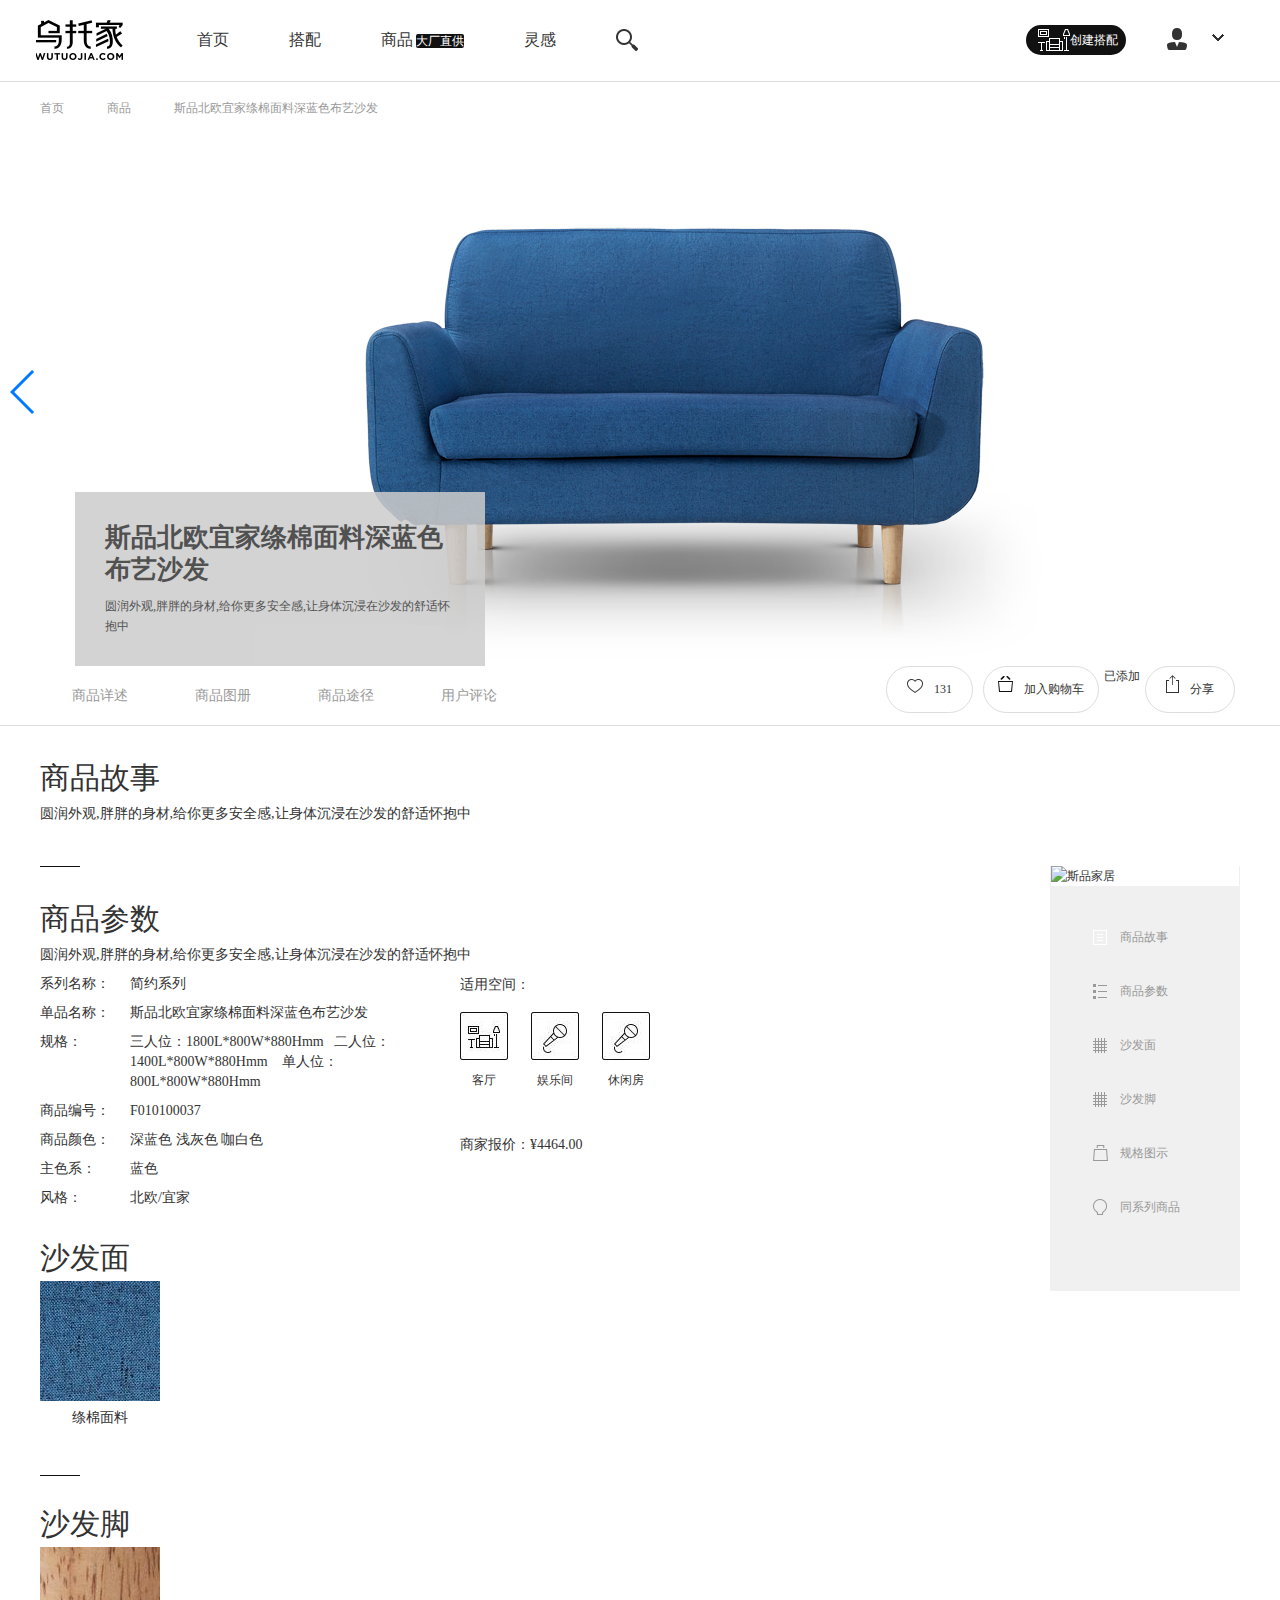
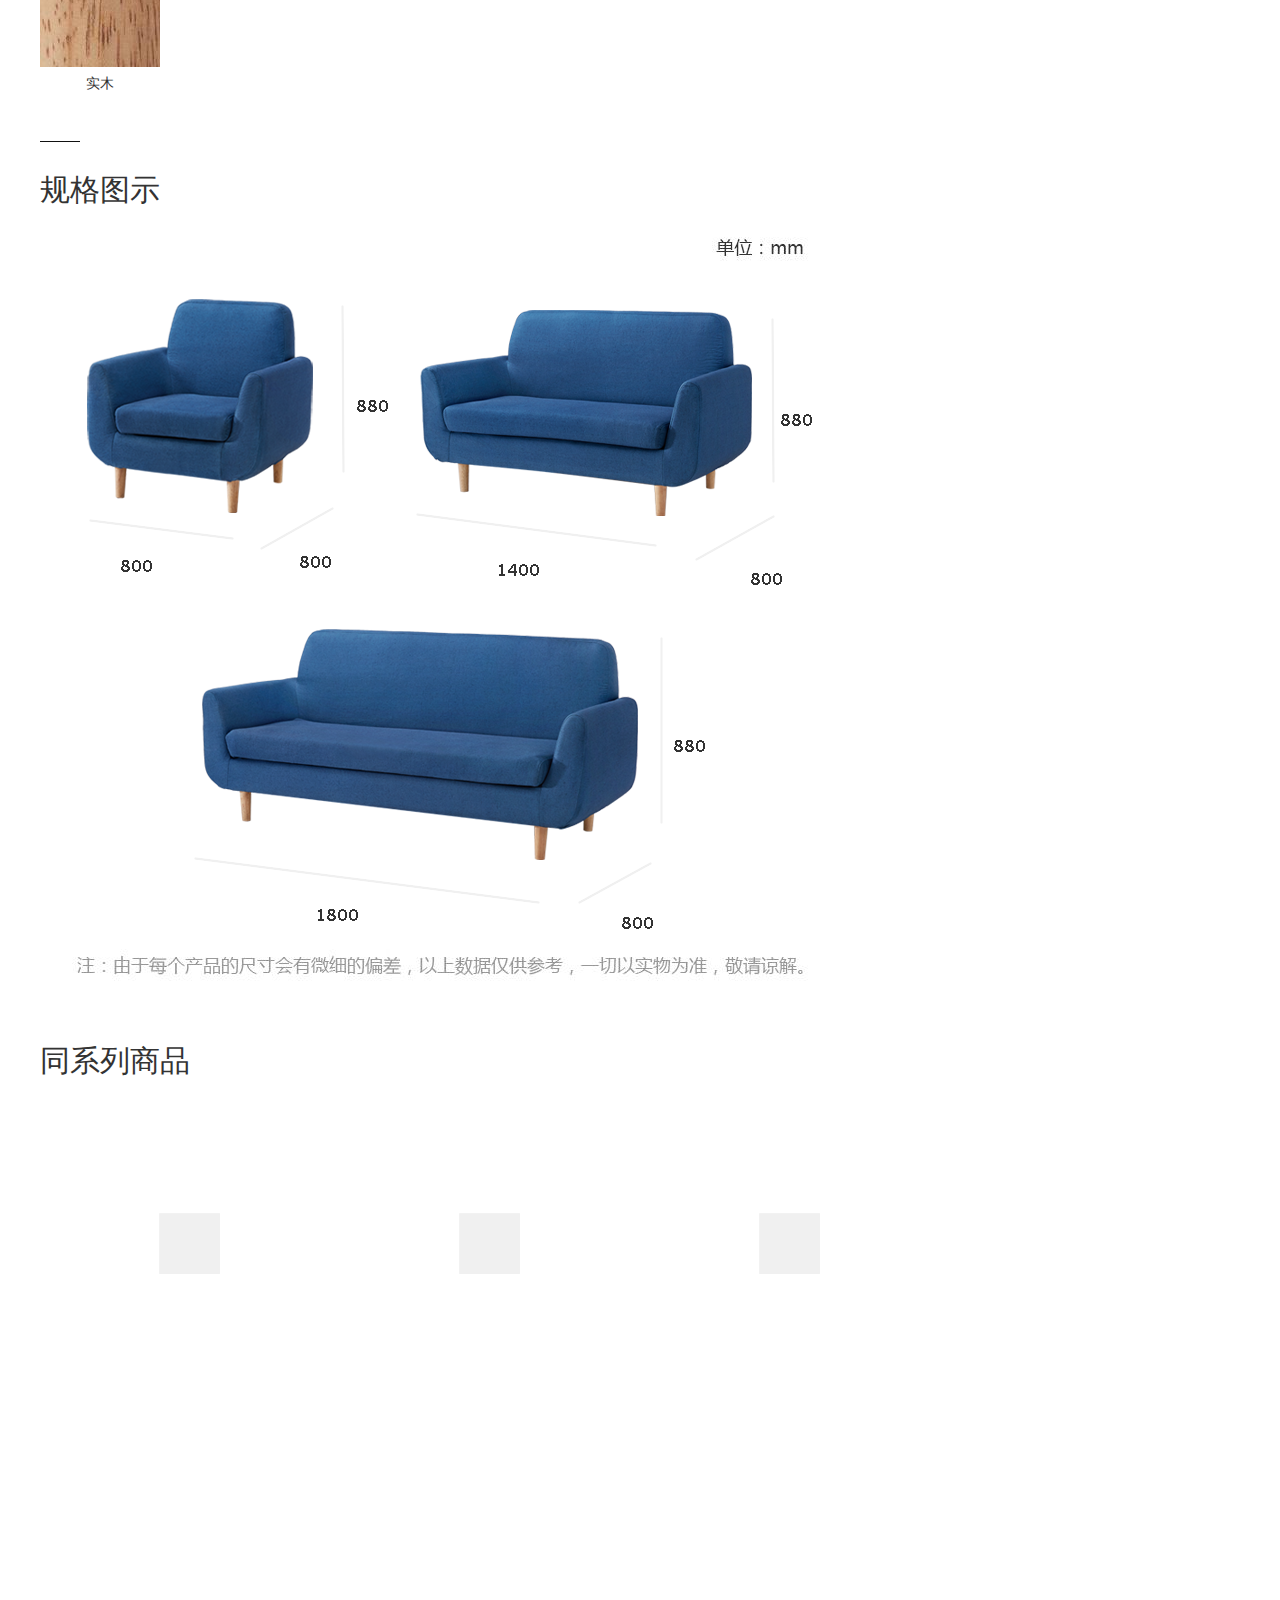
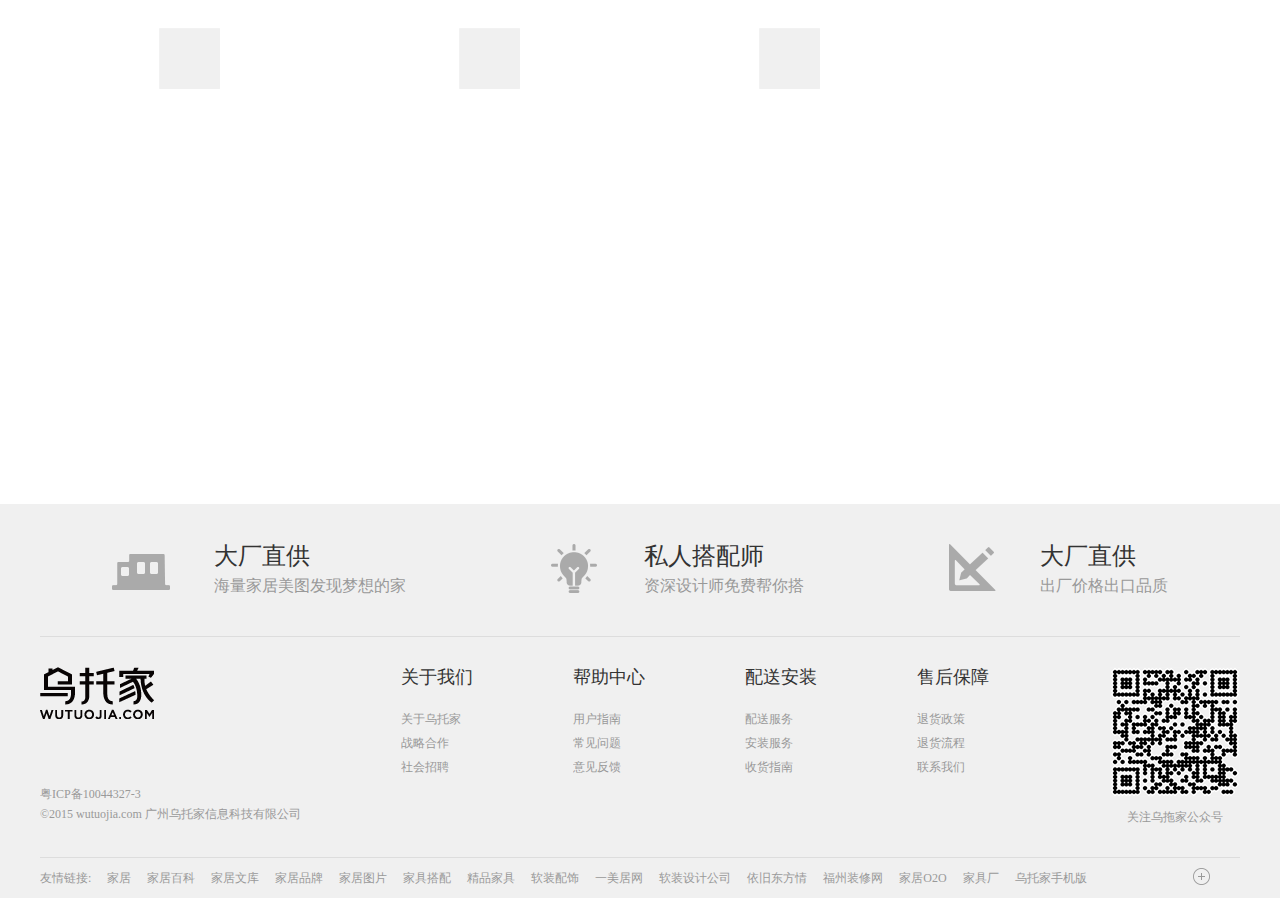
==== commit 854d8dfc: "prev next need to change" ====
--- a/item.html
+++ b/item.html
@@ -43,13 +43,25 @@
                 <h2>创建搭配</h2>
             </a>
             <span>
-                <a href="">
+                <a class="myInfo">
                     <i></i>
                 </a>
-                <a href="">
+                <a href="javascript:">
                     <b></b>
                 </a>
             </span>
+            <div class="dropdown-menu-wtj">
+                <div class="dropdown-menu-qd">
+                    <a href="javascript:">我搭</a>
+                    <a href="javascript:">购物车</a>
+                    <a href="javascript:">关注</a>
+                    <a href="javascript:" class="com-myOrder">我的订单</a>
+                </div>
+                <div class="dropdown-menu-info">
+                    <a href="javascript:">个人资料</a>
+                    <a href="javascript:" class="quit_login">退出登录</a>
+                </div>
+            </div>
         </div>
     </div>
     <!-- header over -->
@@ -160,16 +172,20 @@
                 <a>用户评论</a>
             </div>
             <div class="product_menu_r">
-                <a class="mylike">
+                <a href="javascript:" class="mylike">
                     <i></i>
                     <span>131</span>
                 </a>
-                <a href="" class="add_collect">
+                <a href="javascript:" class="add_collect">
                     <i></i>
-                    <span>加入欲购清单</span>
+                    <span>加入购物车</span>
+                </a>
+                <a href="javascript:" class="cancel_collect">
+                    <i></i>
+                    <span>已添加</span>
                 </a>
                 <div class="share_div">
-                    <a href="">
+                    <a href="javascript:">
                         <i></i>
                         <span>分享</span>
                     </a>
@@ -267,7 +283,7 @@
         </div>
         <div class="product-details-r">
             <div class="product-details-logo">
-                <a href="#" target="_blank">
+                <a href="javascript:" target="_blank">
                     <img src="http://img2.wutuojia.com/pic/small/shop/brand/20160720/174732_182906.jpg" alt="斯品家居">
                 </a>
             </div>
@@ -314,28 +330,24 @@
         </div>
     </div>
 
-
-
-
-
     <!-- footer start -->
     <div class="footer">
         <div class="footer_t layout">
-            <a href="">
+            <a href="javascript:">
                 <i></i>
                 <div class="footer_t_aright">
                     <span>大厂直供</span>
                     <p>海量家居美图发现梦想的家</p>
                 </div>
             </a>
-            <a href="">
+            <a href="javascript:">
                 <i></i>
                 <div class="footer_t_aright">
                     <span>私人搭配师</span>
                     <p>资深设计师免费帮你搭</p>
                 </div>
             </a>
-            <a href="">
+            <a href="javascript:">
                 <i></i>
                 <div class="footer_t_aright">
                     <span>大厂直供</span>
@@ -353,49 +365,49 @@
                 <ul>
                     <span>关于我们</span>
                     <li>
-                        <a href="">关于乌托家</a>
-                    </li>
-                    <li>
-                        <a href="">战略合作</a>
-                    </li>
-                    <li>
-                        <a href="">社会招聘</a>
+                        <a href="javascript:">关于乌托家</a>
+                    </li>
+                    <li>
+                        <a href="javascript:">战略合作</a>
+                    </li>
+                    <li>
+                        <a href="javascript:">社会招聘</a>
                     </li>
                 </ul>
                 <ul>
                     <span>帮助中心</span>
                     <li>
-                        <a href="">用户指南</a>
-                    </li>
-                    <li>
-                        <a href="">常见问题</a>
-                    </li>
-                    <li>
-                        <a href="">意见反馈</a>
+                        <a href="javascript:">用户指南</a>
+                    </li>
+                    <li>
+                        <a href="javascript:">常见问题</a>
+                    </li>
+                    <li>
+                        <a href="javascript:">意见反馈</a>
                     </li>
                 </ul>
                 <ul>
                     <span>配送安装</span>
                     <li>
-                        <a href="">配送服务</a>
-                    </li>
-                    <li>
-                        <a href="">安装服务</a>
-                    </li>
-                    <li>
-                        <a href="">收货指南</a>
+                        <a href="javascript:">配送服务</a>
+                    </li>
+                    <li>
+                        <a href="javascript:">安装服务</a>
+                    </li>
+                    <li>
+                        <a href="javascript:">收货指南</a>
                     </li>
                 </ul>
                 <ul>
                     <span>售后保障</span>
                     <li>
-                        <a href="">退货政策</a>
-                    </li>
-                    <li>
-                        <a href="">退货流程</a>
-                    </li>
-                    <li>
-                        <a href="">联系我们</a>
+                        <a href="javascript:">退货政策</a>
+                    </li>
+                    <li>
+                        <a href="javascript:">退货流程</a>
+                    </li>
+                    <li>
+                        <a href="javascript:">联系我们</a>
                     </li>
                 </ul>
             </div>
@@ -406,50 +418,50 @@
         </div>
         <div class="links layout">
             <div class="links_l">
-                <a href="">友情链接:</a>
-                <a href="">家居</a>
-                <a href="">家居百科</a>
-                <a href="">家居文库</a>
-                <a href="">家居品牌</a>
-                <a href="">家居图片</a>
-                <a href="">家具搭配</a>
-                <a href="">精品家具</a>
-                <a href="">软装配饰</a>
-                <a href="">一美居网</a>
-                <a href="">软装设计公司</a>
-                <a href="">依旧东方情</a>
-                <a href="">福州装修网</a>
-                <a href="">家居O2O</a>
-                <a href="">家具厂</a>
-                <a href="">乌托家手机版</a>
+                <a href="javascript:">友情链接:</a>
+                <a href="javascript:">家居</a>
+                <a href="javascript:">家居百科</a>
+                <a href="javascript:">家居文库</a>
+                <a href="javascript:">家居品牌</a>
+                <a href="javascript:">家居图片</a>
+                <a href="javascript:">家具搭配</a>
+                <a href="javascript:">精品家具</a>
+                <a href="javascript:">软装配饰</a>
+                <a href="javascript:">一美居网</a>
+                <a href="javascript:">软装设计公司</a>
+                <a href="javascript:">依旧东方情</a>
+                <a href="javascript:">福州装修网</a>
+                <a href="javascript:">家居O2O</a>
+                <a href="javascript:">家具厂</a>
+                <a href="javascript:">乌托家手机版</a>
                 <div class="links_m">
-                    <a href="">瓷砖批发</a>
-                    <a href="">装装汇装饰网</a>
-                    <a href="">家具网</a>
-                    <a href="">谈家具</a>
-                    <a href="">定制家具</a>
-                    <a href="">武汉装饰公司</a>
-                    <a href="">沙发品牌</a>
-                    <a href="">苏州家居网</a>
-                    <a href="">装修网</a>
-                    <a href="">好房网</a>
-                    <a href="">上海佳纳软装修公司</a>
-                    <a href="">中式装修</a>
-                    <a href="">资讯导航</a>
-                    <a href="">广州装修</a>
-                    <a href="">赤峰房地产</a>
-                    <a href="">美猴网装修门户</a>
-                    <a href="">不锈钢屏风</a>
-                    <a href="">成都装饰公司</a>
-                    <a href="">常州装修网</a>
-                    <a href="">成都室内设计</a>
-                    <a href="">实木家具</a>
-                    <a href="">电动桌</a>
-                    <a href="">甲醛清除</a>
-                    <a href="">包头装修 </a>
-                    <a href="">装修图库网</a>
-                    <a href="">集成吊顶</a>
-                    <a href="">家居电商平台</a>
+                    <a href="javascript:">瓷砖批发</a>
+                    <a href="javascript:">装装汇装饰网</a>
+                    <a href="javascript:">家具网</a>
+                    <a href="javascript:">谈家具</a>
+                    <a href="javascript:">定制家具</a>
+                    <a href="javascript:">武汉装饰公司</a>
+                    <a href="javascript:">沙发品牌</a>
+                    <a href="javascript:">苏州家居网</a>
+                    <a href="javascript:">装修网</a>
+                    <a href="javascript:">好房网</a>
+                    <a href="javascript:">上海佳纳软装修公司</a>
+                    <a href="javascript:">中式装修</a>
+                    <a href="javascript:">资讯导航</a>
+                    <a href="javascript:">广州装修</a>
+                    <a href="javascript:">赤峰房地产</a>
+                    <a href="javascript:">美猴网装修门户</a>
+                    <a href="javascript:">不锈钢屏风</a>
+                    <a href="javascript:">成都装饰公司</a>
+                    <a href="javascript:">常州装修网</a>
+                    <a href="javascript:">成都室内设计</a>
+                    <a href="javascript:">实木家具</a>
+                    <a href="javascript:">电动桌</a>
+                    <a href="javascript:">甲醛清除</a>
+                    <a href="javascript:">包头装修 </a>
+                    <a href="javascript:">装修图库网</a>
+                    <a href="javascript:">集成吊顶</a>
+                    <a href="javascript:">家居电商平台</a>
                 </div>
             </div>
             <div class="links_moreIcon"></div>
@@ -460,20 +472,89 @@
     <!-- ingmenu start -->
     <ul class="ingmenu">
         <li>
-            <a href="" class="imgmenu_ico1"></a>
+            <a href="javascript:" class="imgmenu_ico1"></a>
         </li>
         <li>
-            <a href="" class="imgmenu_ico2"></a>
+            <a href="javascript:" class="imgmenu_ico2"></a>
         </li>
         <li>
             <a class="imgmenu_ico3"></a>
         </li>
     </ul>
     <!-- ingmunu over -->
+
+    <!-- login start -->
+    <div class="login">
+        <p class="login-back"></p>
+        <i class="close"></i>
+        <div class="login-main">
+            <h3>登录乌托家</h3>
+            <p>发现灵感，搜集所爱，美好家居就从这里开始。现在就登录乌托家搭建您心仪的家吧</p>
+            <div class="other-login">
+                <a>
+                    <i></i>微博登录</a>
+                <a>
+                    <i></i>QQ登录</a>
+                <a>
+                    <i></i>微信登录</a>
+            </div>
+            <ul class="login-body">
+                <li>通过邮箱或手机号登录</li>
+                <li>
+                    <input type="text" placeholder="邮箱或手机号" id="logTxt1">
+                </li>
+                <li>
+                    <input type="password" placeholder="输入密码" id="logTxt2">
+                </li>
+                <li>
+                    <input type="checkbox" id="auto-login">
+                    <label for="auto-login">下次自动登录</label>
+                    <a>忘记密码</a>
+                </li>
+                <li>
+                    <a class="login-submit">登录</a>
+                </li>
+                <li>
+                    <i>还不是会员?</i>
+                    <a class="lj-register">立即注册</a>
+                </li>
+            </ul>
+        </div>
+        <div class="register">
+            <h3>现在就加入乌托家</h3>
+            <p>发现灵感，搜集所爱，美好家居就从这里开始。现在就登录乌托家搭建您心仪的家吧</p>
+            <div class="other-login">
+                <a>
+                    <i></i>微博登录</a>
+                <a>
+                    <i></i>QQ登录</a>
+                <a>
+                    <i></i>微信登录</a>
+            </div>
+            <ul class="register-body">
+                <li>手机账户注册</li>
+                <li>
+                    <input type="text" placeholder="请输入您的手机号" id="regTxt1">
+                </li>
+                <li>
+                    <input type="password" placeholder="请输入您的密码" id="regTxt2">
+                </li>
+                <li>
+                    <a class="register-submit">确定</a>
+                </li>
+                <li>
+                    <i>我已有账号!</i>
+                    <a class="lj-login">登录</a>
+                </li>
+            </ul>
+        </div>
+    </div>
+    <!-- login over -->
 </body>
 <script src="libs/jquery.js"></script>
 <script src="libs/swiper-4.3.3.min.js"></script>
 <script src="libs/lazyload.min.js"></script>
+<script src="libs/jquery.cookie.js"></script>
 <script src="js/public.js"></script>
 <script src="js/item.js"></script>
 
--- a/style/public.css
+++ b/style/public.css
@@ -31,6 +31,35 @@
 .header_r span a{float: left;}
 .header_r span a i {display: block; width: 25px;height: 25px; background:url(../img/wtjicon.png) no-repeat -52px 0}
 .header_r span a b {display: block; width: 14px;height: 14px;background:url(../img/wtjicon.png) no-repeat -52px -25px;margin-left: 20px}
+
+.dropdown-menu-wtj {position: absolute;width: 140px;border-radius: 4px;top: 80px;right:0;z-index: 999;overflow: hidden;line-height: 30px;background: #fff;display: none;}
+.dropdown-menu-wtj a {display: block;color: #434343;padding: 0 20px;height: 46px;line-height: 46px;box-sizing: border-box;}
+.dropdown-menu-wtj a:hover {background-color: #434343;color: #fff;}
+
+/* recomd index和list用到 */
+.recommd-main {width: 1240px;display: flex;flex-wrap: wrap;}
+.recommd-body {width: 300px;padding: 12px;overflow: hidden;box-sizing: border-box}
+.recommd-body dl {width: 276px;height: 405px;float:left;margin-top: 10px;position: relative;}
+.recommd-body dl dt a{display: block; height: 276px;width: 276px;text-align: center;line-height: 276px;}
+.recommd-body dl dt a img{display: inline-block;vertical-align: middle;max-width: 100%;max-height: 100%;}
+.recommd-body dl dd a {display: block;margin-top: 15px;font-size: 12px;}
+.recommd-body dl dd p {height: 35px;line-height: 35px; font-size:14px;overflow: hidden;}
+.recommd-body dl dd span {display: block;margin-bottom: 15px;color: #999;}
+
+
+
+
+
+
+
+
+
+
+
+
+
+
+
 
 /* footer */
 .footer {background: #f0f0f0;color: #999;margin-top: 80px;}
@@ -129,7 +158,7 @@
 
 /* banner */
 .banner {width: 1349px;height: 548px;position: relative;}
-.prev {position: absolute;width: 42px;height: 78px;background: url(../img/wtjicon.png) no-repeat -125px -30px;left: 10px;top: 50%;z-index: 9}
-.prev:hover{background-position: -220px -30px;}
-.next {position: absolute;width: 42px;height: 78px;background: url(../img/wtjicon.png) no-repeat -168px -30px;right: 10px;top: 50%;z-index: 9;}
-.next:hover{background-position: -265px -30px;}+.prev_lb {position: absolute;width: 42px;height: 78px;background: url(../img/wtjicon.png) no-repeat -125px -30px;left: 10px;top: 50%;z-index: 9}
+.prev_lb:hover{background-position: -220px -30px;}
+.next_lb {position: absolute;width: 42px;height: 78px;background: url(../img/wtjicon.png) no-repeat -168px -30px;right: 10px;top: 50%;z-index: 9;}
+.next_lb:hover{background-position: -265px -30px;}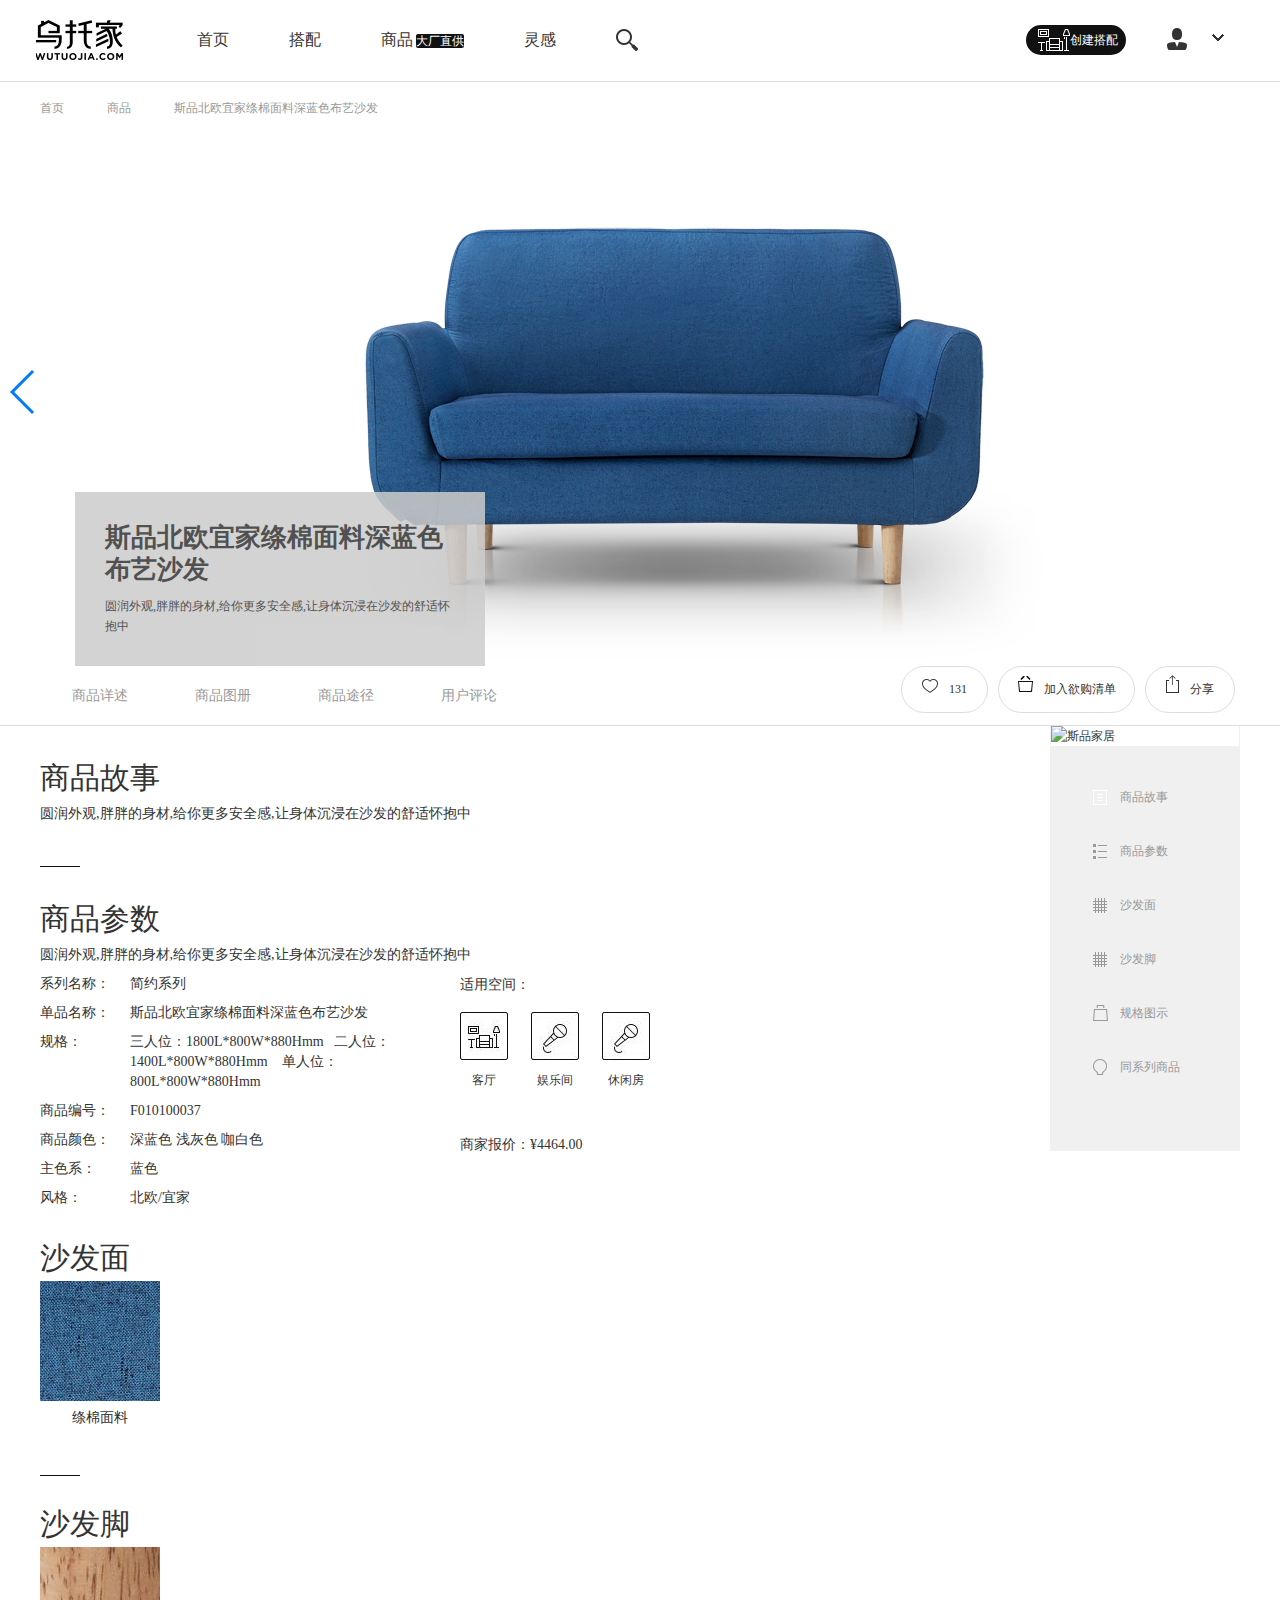
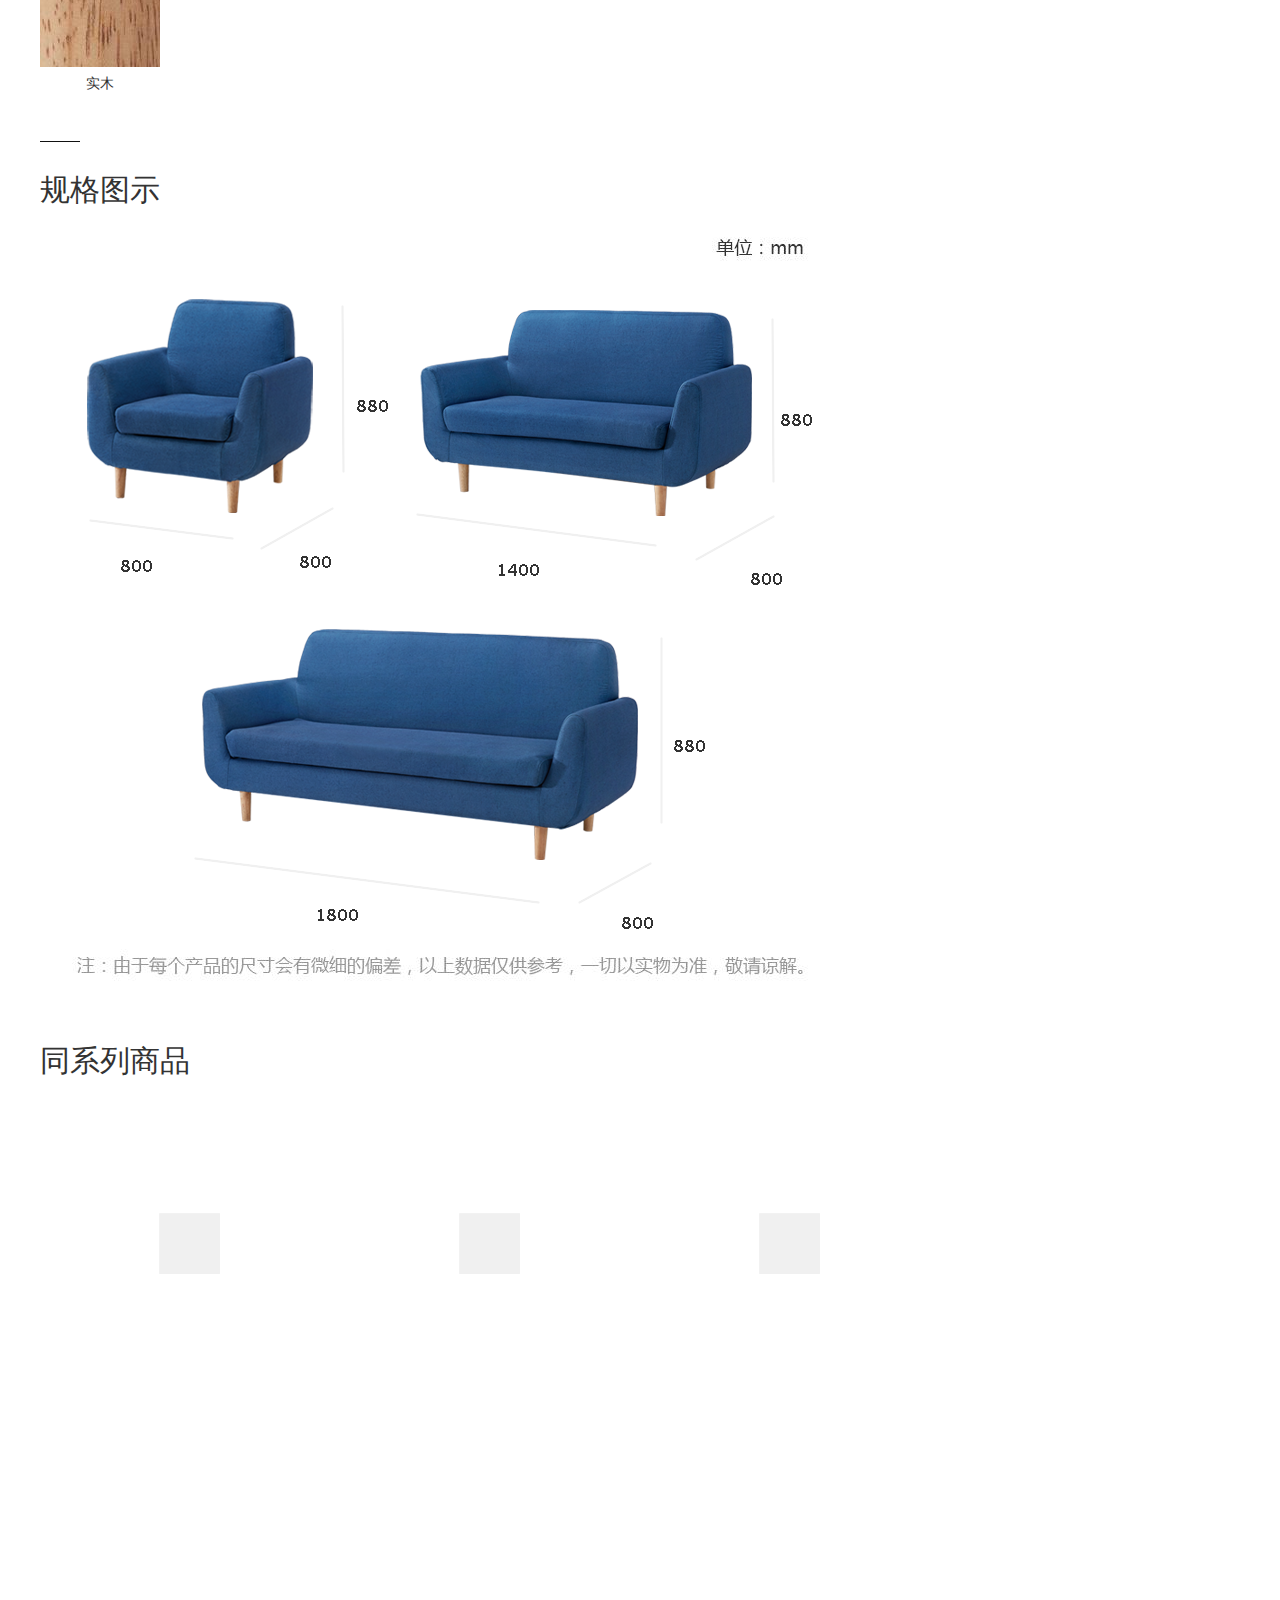
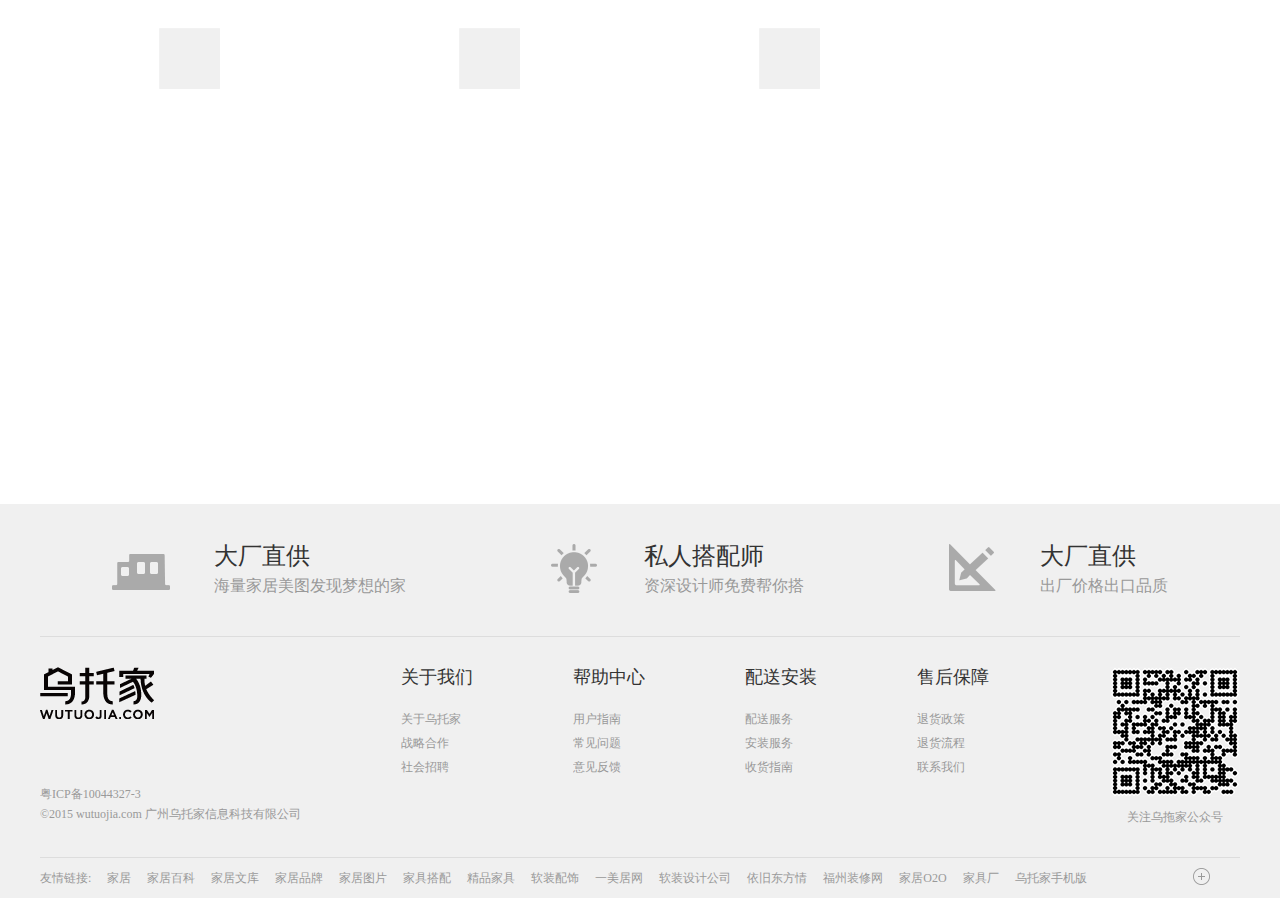
==== commit b00b88e0: "almost complete" ====
--- a/item.html
+++ b/item.html
@@ -26,7 +26,7 @@
                     <a href="#">搭配</a>
                 </li>
                 <li>
-                    <a href="#">商品</a>
+                    <a href="list.html">商品</a>
                     <i>大厂直供</i>
                 </li>
                 <li>
@@ -53,7 +53,7 @@
             <div class="dropdown-menu-wtj">
                 <div class="dropdown-menu-qd">
                     <a href="javascript:">我搭</a>
-                    <a href="javascript:">购物车</a>
+                    <a href="cart.html">购物车</a>
                     <a href="javascript:">关注</a>
                     <a href="javascript:" class="com-myOrder">我的订单</a>
                 </div>
@@ -178,7 +178,7 @@
                 </a>
                 <a href="javascript:" class="add_collect">
                     <i></i>
-                    <span>加入购物车</span>
+                    <span>加入欲购清单</span>
                 </a>
                 <a href="javascript:" class="cancel_collect">
                     <i></i>
--- a/style/public.css
+++ b/style/public.css
@@ -39,12 +39,17 @@
 /* recomd index和list用到 */
 .recommd-main {width: 1240px;display: flex;flex-wrap: wrap;}
 .recommd-body {width: 300px;padding: 12px;overflow: hidden;box-sizing: border-box}
-.recommd-body dl {width: 276px;height: 405px;float:left;margin-top: 10px;position: relative;}
-.recommd-body dl dt a{display: block; height: 276px;width: 276px;text-align: center;line-height: 276px;}
-.recommd-body dl dt a img{display: inline-block;vertical-align: middle;max-width: 100%;max-height: 100%;}
+.recommd-body:hover {background-color: rgb(240,240,240);}
+.recommd-body dl {width: 276px;float:left;margin-top: 10px;position: relative;}
+.recommd-body dl dt a{display: block; height: 276px;width: 276px;text-align: center;line-height: 276px;overflow: hidden;background: #fff;}
+.recommd-body dl dt a img{display: inline-block;vertical-align: middle;max-width: 276px;}
+.recommd-body:hover dl dt a img{transition: all 0.5s;transform: scale(1.2)}
+.recommd-body dl dd {font-style: normal;}
 .recommd-body dl dd a {display: block;margin-top: 15px;font-size: 12px;}
-.recommd-body dl dd p {height: 35px;line-height: 35px; font-size:14px;overflow: hidden;}
-.recommd-body dl dd span {display: block;margin-bottom: 15px;color: #999;}
+.recommd-body dl dd p {height: 35px;line-height: 35px; font-size:14px;overflow: hidden;white-space: nowrap;text-overflow: ellipsis;width: 100%;}
+.recommd-body dl dd span {display: block;margin-bottom: 15px;color: #999;overflow: hidden;white-space: nowrap;text-overflow: ellipsis;width: 100%;}
+.recommd-body dl dd  i {font-style: normal;display: block;font-size: 14px;color: red;}
+.recommd-body dl dd em {font-style: normal;display: block;background: skyblue;color: #fff;text-align:center;width: 150px;margin: 0 auto;font-size: 16px;line-height: 35px;height: 35px;;border-radius: 5px;margin-bottom: 15px;cursor: pointer;}
 
 
 
--- a/style/item.css
+++ b/style/item.css
@@ -84,6 +84,11 @@
 .product_menu {
   overflow: hidden;
   border-bottom: 1px solid #ddd;
+  background: #fff;
+  top: 0;
+  margin: 0 auto;
+  width: 100%;
+  z-index: 9999;
 }
 
 .product_menu .product_menu_l {
@@ -146,23 +151,51 @@
 
 .product_menu .product_menu_r .add_collect {
   float: left;
+  border: 1px solid #dddddd;
+  border-radius: 50px;
+  height: 45px;
+  line-height: 45px;
+  padding: 0 14px;
+  margin: 0 5px;
+  width: 107px;
+  text-align: center;
+}
+
+.product_menu .product_menu_r .add_collect i {
+  display: inline-block;
+  background: url(../img/commodityicon.png) no-repeat -52px -268px;
+  height: 17px;
+  margin-right: 8px;
+  width: 15px;
+}
+
+.product_menu .product_menu_r .add_collect:hover {
+  border: 1px solid #333;
+}
+
+.product_menu .product_menu_r .cancel_collect {
+  float: left;
   border: 1px solid #ddd;
   border-radius: 50px;
   height: 45px;
   line-height: 45px;
   padding: 0 14px;
   margin: 0 5px;
-}
-
-.product_menu .product_menu_r .add_collect i {
-  display: inline-block;
-  background: url(../img/commodityicon.png) no-repeat -52px -268px;
+  color: #ee4848;
+  display: none;
+  width: 107px;
+  text-align: center;
+}
+
+.product_menu .product_menu_r .cancel_collect i {
+  display: inline-block;
+  background: url(../img/commodityicon.png) no-repeat -52px -287px;
   height: 17px;
   margin-right: 8px;
   width: 15px;
 }
 
-.product_menu .product_menu_r .add_collect:hover {
+.product_menu .product_menu_r .cancel_collect:hover {
   border: 1px solid #333;
 }
 
@@ -373,7 +406,7 @@
 
 .product_main .product-details-r {
   position: absolute;
-  top: 140px;
+  top: 0;
   right: 0;
   width: 190px;
   z-index: 99;
